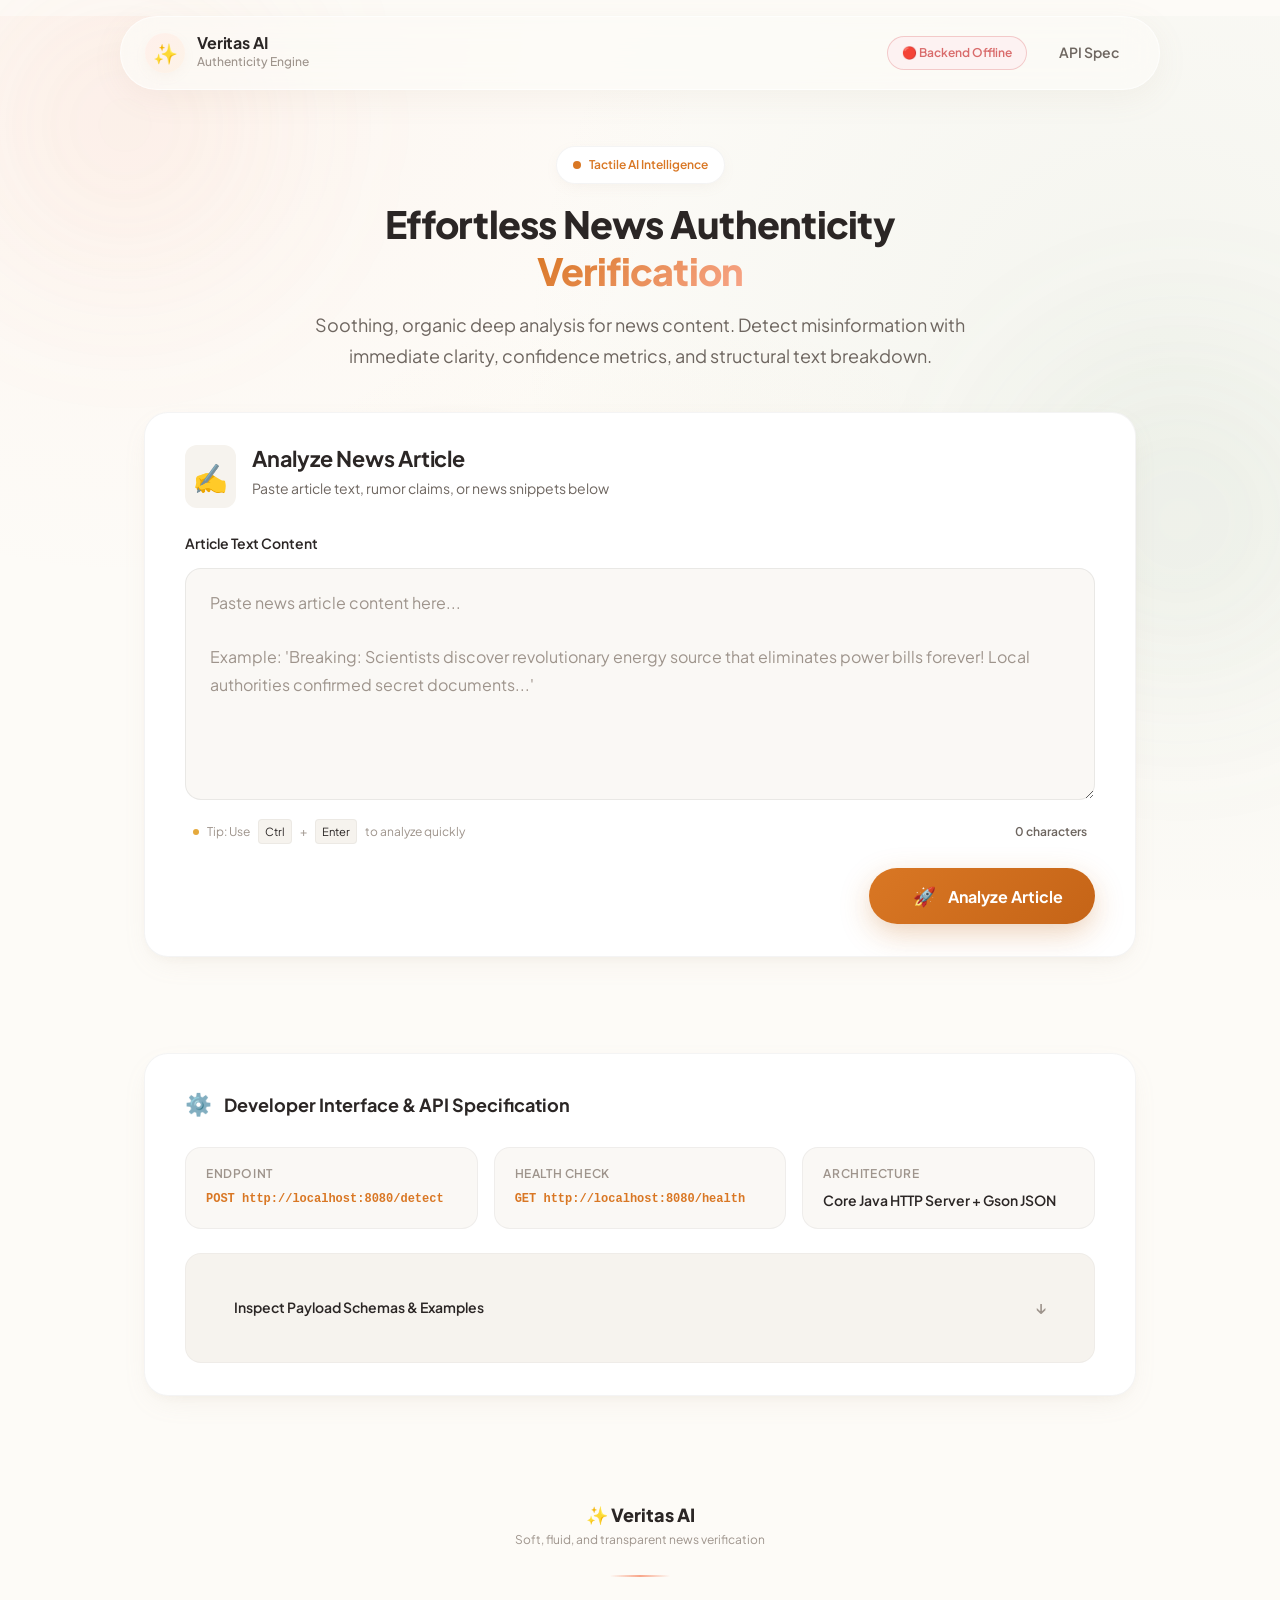
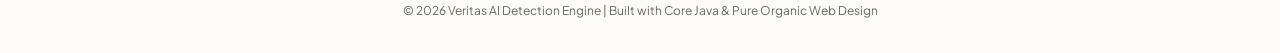
==== index.html @ 670b421a "Redesign UI with soft organic fluid aesthetic and add vercel config" ====
<!DOCTYPE html>
<html lang="en">
<head>
    <meta charset="UTF-8">
    <meta name="viewport" content="width=device-width, initial-scale=1.0">
    <title>Veritas AI — Fake News Detection API</title>
    <link rel="stylesheet" href="styles.css">
    <link rel="preconnect" href="https://fonts.googleapis.com">
    <link rel="preconnect" href="https://fonts.gstatic.com" crossorigin>
    <link href="https://fonts.googleapis.com/css2?family=Plus+Jakarta+Sans:wght@300;400;500;600;700;800&display=swap" rel="stylesheet">
</head>
<body>
    <!-- Organic Background Ambient Glows -->
    <div class="ambient-glow glow-1"></div>
    <div class="ambient-glow glow-2"></div>
    <div class="ambient-glow glow-3"></div>

    <!-- Dynamic Glassmorphic Floating Navigation -->
    <header class="navbar" id="navbar">
        <div class="nav-container">
            <div class="nav-brand">
                <div class="brand-icon-wrapper">
                    <span class="brand-icon">✨</span>
                </div>
                <div class="brand-text">
                    <span class="brand-title">Veritas AI</span>
                    <span class="brand-subtitle">Authenticity Engine</span>
                </div>
            </div>
            <div class="nav-actions">
                <div class="status-wrapper">
                    <span id="apiStatus" class="status-indicator checking">Checking...</span>
                </div>
                <a href="#apiInfo" class="nav-link">API Spec</a>
            </div>
        </div>
    </header>

    <div class="container">
        <!-- Hero Section -->
        <header class="hero section-reveal">
            <div class="hero-badge">
                <span class="badge-pulse"></span>
                <span>Tactile AI Intelligence</span>
            </div>
            <h1 class="hero-title">
                Effortless News Authenticity <span class="gradient-text">Verification</span>
            </h1>
            <p class="hero-subtitle">
                Soothing, organic deep analysis for news content. Detect misinformation with immediate clarity, confidence metrics, and structural text breakdown.
            </p>
        </header>

        <!-- Main Content -->
        <main class="main-content">
            <!-- Input Section -->
            <section class="input-section section-reveal">
                <div class="card card-organic">
                    <div class="card-header">
                        <div class="section-title-group">
                            <span class="section-icon">✍️</span>
                            <div>
                                <h2 class="section-title">Analyze News Article</h2>
                                <p class="section-desc">Paste article text, rumor claims, or news snippets below</p>
                            </div>
                        </div>
                    </div>

                    <div class="input-group">
                        <label for="newsText" class="input-label">
                            Article Text Content
                        </label>
                        <div class="textarea-wrapper">
                            <textarea 
                                id="newsText" 
                                class="text-input" 
                                placeholder="Paste news article content here...&#10;&#10;Example: 'Breaking: Scientists discover revolutionary energy source that eliminates power bills forever! Local authorities confirmed secret documents...'"
                                rows="7"
                            ></textarea>
                            <div class="textarea-focus-border"></div>
                        </div>
                        <div class="input-footer">
                            <div class="quick-tips">
                                <span class="tip-dot"></span> Tip: Use <kbd>Ctrl</kbd> + <kbd>Enter</kbd> to analyze quickly
                            </div>
                            <span id="charCount" class="char-count">0 characters</span>
                        </div>
                    </div>
                    
                    <div class="button-row">
                        <button id="analyzeBtn" class="analyze-btn btn-magnetic ripple-container" type="button">
                            <span class="btn-glow"></span>
                            <span class="btn-icon">🚀</span>
                            <span class="btn-text">Analyze Article</span>
                        </button>
                    </div>
                </div>
            </section>

            <!-- Results Section -->
            <section class="results-section section-reveal">
                <div id="resultsCard" class="card card-organic results-card hidden">
                    <div class="card-header border-bottom-organic">
                        <h2 class="section-title">
                            <span class="section-icon">📊</span>
                            Analysis Report
                        </h2>
                        <span class="result-badge-label">Real-time Verdict</span>
                    </div>
                    
                    <!-- Loading State -->
                    <div id="loadingState" class="loading-state hidden">
                        <div class="liquid-spinner">
                            <div class="spinner-ring"></div>
                            <div class="spinner-ring"></div>
                        </div>
                        <p class="loading-text">Evaluating linguistic markers and structural authenticity...</p>
                    </div>

                    <!-- Results Content -->
                    <div id="resultsContent" class="results-content hidden">
                        <div class="result-hero-banner">
                            <div id="predictionBadge" class="prediction-badge"></div>
                            <div class="confidence-container">
                                <span class="confidence-label">Confidence Score</span>
                                <div id="confidenceScore" class="confidence-score"></div>
                                <div class="confidence-bar-bg">
                                    <div id="confidenceBarFill" class="confidence-bar-fill"></div>
                                </div>
                            </div>
                        </div>
                        
                        <div class="result-details">
                            <div class="detail-item card-subtle">
                                <span class="detail-label">AI Diagnostic Breakdown</span>
                                <p id="analysisText" class="detail-value"></p>
                            </div>
                            
                            <div class="result-meta-grid">
                                <div class="meta-card">
                                    <span class="meta-icon">📏</span>
                                    <div>
                                        <span class="meta-label">Text Volume</span>
                                        <span id="textLength" class="meta-value">--</span>
                                    </div>
                                </div>
                                <div class="meta-card">
                                    <span class="meta-icon">🕒</span>
                                    <div>
                                        <span class="meta-label">Timestamp</span>
                                        <span id="timestamp" class="meta-value">--</span>
                                    </div>
                                </div>
                                <div class="meta-card">
                                    <span class="meta-icon">⚡</span>
                                    <div>
                                        <span class="meta-label">Engine Latency</span>
                                        <span class="meta-value">&lt; 15ms</span>
                                    </div>
                                </div>
                            </div>
                        </div>
                    </div>

                    <!-- Error State -->
                    <div id="errorState" class="error-state hidden">
                        <div class="error-badge">⚠️</div>
                        <h3 class="error-title">Analysis Interrupted</h3>
                        <p id="errorMessage" class="error-message"></p>
                        <button id="retryBtn" class="retry-btn btn-magnetic ripple-container">
                            <span class="btn-text">Try Again</span>
                        </button>
                    </div>
                </div>
            </section>

            <!-- API Info Section -->
            <section id="apiInfo" class="api-info-section section-reveal">
                <div class="card card-organic api-info">
                    <div class="card-header">
                        <h3 class="info-title">
                            <span class="info-icon">⚙️</span>
                            Developer Interface & API Specification
                        </h3>
                    </div>
                    <div class="info-grid">
                        <div class="info-pill">
                            <span class="pill-label">Endpoint</span>
                            <code class="code-pill">POST http://localhost:8080/detect</code>
                        </div>
                        <div class="info-pill">
                            <span class="pill-label">Health Check</span>
                            <code class="code-pill">GET http://localhost:8080/health</code>
                        </div>
                        <div class="info-pill">
                            <span class="pill-label">Architecture</span>
                            <span class="pill-value">Core Java HTTP Server + Gson JSON</span>
                        </div>
                    </div>
                    
                    <details class="api-details card-subtle">
                        <summary class="ripple-container">
                            <span>Inspect Payload Schemas & Examples</span>
                            <span class="summary-arrow">↓</span>
                        </summary>
                        <div class="code-block">
                            <div class="code-section">
                                <span class="code-lang">POST Request Payload</span>
                                <pre><code>{
  "text": "Your news article content here..."
}</code></pre>
                            </div>
                            
                            <div class="code-section">
                                <span class="code-lang">200 OK Response Schema</span>
                                <pre><code>{
  "prediction": "Fake" | "Real",
  "confidence": 0.87,
  "analysis": "Analysis explanation...",
  "textLength": 150,
  "timestamp": "Thu Sep 26 15:30:45 UTC 2024"
}</code></pre>
                            </div>
                        </div>
                    </details>
                </div>
            </section>
        </main>

        <!-- Organic Footer -->
        <footer class="footer">
            <div class="footer-content">
                <div class="footer-brand">
                    <span class="footer-logo">✨ Veritas AI</span>
                    <p class="footer-tagline">Soft, fluid, and transparent news verification</p>
                </div>
                <div class="footer-divider"></div>
                <p class="copyright">&copy; 2026 Veritas AI Detection Engine | Built with Core Java & Pure Organic Web Design</p>
            </div>
        </footer>
    </div>

    <script src="app.js"></script>
</body>
</html>
---- styles.css ----
/* Veritas AI - Soft Organic & Fluid Design System */

:root {
  /* Color Palette (Light Theme Only) */
  --bg-primary: #FDFBF7;
  --bg-cream: #FAF8F5;
  --surface-white: #FFFFFF;
  --surface-translucent: rgba(255, 255, 255, 0.75);
  --surface-subtle: #F6F3EE;
  
  /* Delicate Translucent Borders */
  --border-organic: rgba(43, 38, 37, 0.05);
  --border-focus: rgba(217, 119, 36, 0.35);
  --border-light: rgba(43, 38, 37, 0.03);
  
  /* Text & Elements */
  --text-header: #2B2625;
  --text-body: #6E6660;
  --text-muted: #9E948C;
  --text-inverse: #FFFFFF;
  
  /* Warm Subdued Accents */
  --accent-amber: #D97724;
  --accent-amber-light: #FDF3E7;
  --accent-honey: #E5A93C;
  --accent-peach: #F8A589;
  --accent-peach-light: #FFF0EB;
  --accent-sage: #84A98C;
  --accent-sage-light: #EBF3ED;
  --accent-terracotta: #D96B6B;
  --accent-terracotta-light: #FDF2F2;

  /* Typography */
  --font-family: 'Plus Jakarta Sans', -apple-system, BlinkMacSystemFont, 'Segoe UI', Roboto, sans-serif;
  --font-size-xs: 0.75rem;
  --font-size-sm: 0.875rem;
  --font-size-base: 1rem;
  --font-size-lg: 1.125rem;
  --font-size-xl: 1.35rem;
  --font-size-2xl: 1.75rem;
  --font-size-3xl: 2.35rem;
  --font-size-4xl: 3rem;
  
  /* Spacing */
  --spacing-1: 0.25rem;
  --spacing-2: 0.5rem;
  --spacing-3: 0.75rem;
  --spacing-4: 1rem;
  --spacing-5: 1.25rem;
  --spacing-6: 1.5rem;
  --spacing-8: 2rem;
  --spacing-10: 2.5rem;
  --spacing-12: 3rem;
  --spacing-16: 4rem;
  
  /* Generous Organic Radii */
  --radius-sm: 12px;
  --radius-md: 16px;
  --radius-lg: 24px;
  --radius-xl: 32px;
  --radius-pill: 9999px;
  
  /* Hyper-Soft Ambient Drop Shadows */
  --shadow-ambient-sm: 0 4px 15px -4px rgba(180, 160, 140, 0.12);
  --shadow-ambient: 0 10px 30px -10px rgba(180, 160, 140, 0.15), 0 4px 12px -4px rgba(180, 160, 140, 0.08);
  --shadow-ambient-hover: 0 20px 45px -12px rgba(170, 145, 120, 0.22), 0 6px 18px -4px rgba(170, 145, 120, 0.1);
  --shadow-floating-nav: 0 8px 32px 0 rgba(160, 140, 120, 0.08);
  --shadow-glow: 0 10px 30px rgba(217, 119, 36, 0.25);
  
  /* Transitions & Fluid Curves */
  --ease-fluid: cubic-bezier(0.16, 1, 0.3, 1);
  --ease-spring: cubic-bezier(0.34, 1.56, 0.64, 1);
  --transition-fast: all 0.25s var(--ease-fluid);
  --transition-normal: all 0.4s var(--ease-fluid);
  --transition-slow: all 0.6s var(--ease-fluid);
}

/* Reset & Global Base Styles */
* {
  margin: 0;
  padding: 0;
  box-sizing: border-box;
  -webkit-tap-highlight-color: transparent;
}

html {
  scroll-behavior: smooth;
  background-color: var(--bg-primary);
  color: var(--text-body);
  font-family: var(--font-family);
  font-size: 16px;
  line-height: 1.7;
}

body {
  min-height: 100vh;
  position: relative;
  overflow-x: hidden;
  background: radial-gradient(circle at 10% 0%, rgba(248, 165, 137, 0.07) 0%, transparent 40%),
              radial-gradient(circle at 90% 40%, rgba(132, 169, 140, 0.08) 0%, transparent 50%),
              radial-gradient(circle at 50% 90%, rgba(229, 169, 60, 0.06) 0%, transparent 50%),
              var(--bg-primary);
  background-attachment: fixed;
}

/* Ambient Background Glows */
.ambient-glow {
  position: fixed;
  border-radius: 50%;
  filter: blur(80px);
  pointer-events: none;
  z-index: 0;
  opacity: 0.6;
}

.glow-1 {
  width: 450px;
  height: 450px;
  top: -100px;
  left: -100px;
  background: radial-gradient(circle, rgba(248, 165, 137, 0.2) 0%, rgba(255, 255, 255, 0) 70%);
}

.glow-2 {
  width: 500px;
  height: 500px;
  top: 30%;
  right: -150px;
  background: radial-gradient(circle, rgba(132, 169, 140, 0.18) 0%, rgba(255, 255, 255, 0) 70%);
}

.glow-3 {
  width: 400px;
  height: 400px;
  bottom: 5%;
  left: 20%;
  background: radial-gradient(circle, rgba(229, 169, 60, 0.15) 0%, rgba(255, 255, 255, 0) 70%);
}

/* Layout Container */
.container {
  max-width: 1040px;
  margin: 0 auto;
  padding: 0 var(--spacing-6);
  position: relative;
  z-index: 1;
  min-height: 100vh;
  display: flex;
  flex-direction: column;
}

/* Dynamic Glassmorphism Floating Navigation */
.navbar {
  position: sticky;
  top: var(--spacing-4);
  z-index: 100;
  margin: var(--spacing-4) auto var(--spacing-8);
  max-width: 1040px;
  padding: var(--spacing-4) var(--spacing-6);
  border-radius: var(--radius-pill);
  background: rgba(253, 251, 247, 0.75);
  backdrop-filter: blur(16px);
  -webkit-backdrop-filter: blur(16px);
  border: 1px solid rgba(255, 255, 255, 0.6);
  box-shadow: var(--shadow-floating-nav);
  transition: var(--transition-normal);
}

.navbar.scrolled {
  top: var(--spacing-2);
  padding: var(--spacing-3) var(--spacing-6);
  background: rgba(255, 255, 255, 0.88);
  backdrop-filter: blur(20px);
  -webkit-backdrop-filter: blur(20px);
  box-shadow: 0 10px 30px -5px rgba(180, 160, 140, 0.18), 0 2px 8px 0 rgba(0, 0, 0, 0.03);
  border-color: rgba(43, 38, 37, 0.06);
}

.nav-container {
  display: flex;
  align-items: center;
  justify-content: space-between;
}

.nav-brand {
  display: flex;
  align-items: center;
  gap: var(--spacing-3);
}

.brand-icon-wrapper {
  width: 40px;
  height: 40px;
  border-radius: 50%;
  background: linear-gradient(135deg, var(--accent-peach-light), var(--accent-amber-light));
  display: flex;
  align-items: center;
  justify-content: center;
  box-shadow: var(--shadow-ambient-sm);
  transition: var(--transition-fast);
}

.navbar.scrolled .brand-icon-wrapper {
  width: 34px;
  height: 34px;
}

.brand-icon {
  font-size: 1.25rem;
}

.brand-text {
  display: flex;
  flex-direction: column;
}

.brand-title {
  font-size: var(--font-size-base);
  font-weight: 700;
  color: var(--text-header);
  letter-spacing: -0.01em;
  line-height: 1.2;
}

.brand-subtitle {
  font-size: var(--font-size-xs);
  color: var(--text-muted);
  font-weight: 500;
}

.nav-actions {
  display: flex;
  align-items: center;
  gap: var(--spacing-4);
}

.nav-link {
  font-size: var(--font-size-sm);
  font-weight: 600;
  color: var(--text-body);
  text-decoration: none;
  padding: var(--spacing-2) var(--spacing-4);
  border-radius: var(--radius-pill);
  transition: var(--transition-fast);
}

.nav-link:hover {
  color: var(--accent-amber);
  background-color: var(--accent-amber-light);
}

/* Status Indicator Pill */
.status-indicator {
  display: inline-flex;
  align-items: center;
  gap: var(--spacing-2);
  padding: 6px 14px;
  border-radius: var(--radius-pill);
  font-size: var(--font-size-xs);
  font-weight: 600;
  transition: var(--transition-fast);
}

.status-indicator.online {
  background-color: var(--accent-sage-light);
  color: #3B6645;
  border: 1px solid rgba(132, 169, 140, 0.3);
}

.status-indicator.offline {
  background-color: var(--accent-terracotta-light);
  color: var(--accent-terracotta);
  border: 1px solid rgba(217, 107, 107, 0.3);
}

.status-indicator.checking {
  background-color: var(--accent-amber-light);
  color: var(--accent-amber);
  border: 1px solid rgba(217, 119, 36, 0.3);
}

/* Hero Section */
.hero {
  text-align: center;
  margin: var(--spacing-6) auto var(--spacing-10);
  max-width: 720px;
}

.hero-badge {
  display: inline-flex;
  align-items: center;
  gap: var(--spacing-2);
  padding: var(--spacing-2) var(--spacing-4);
  border-radius: var(--radius-pill);
  background-color: var(--surface-white);
  border: 1px solid var(--border-organic);
  box-shadow: var(--shadow-ambient-sm);
  font-size: var(--font-size-xs);
  font-weight: 600;
  color: var(--accent-amber);
  margin-bottom: var(--spacing-4);
}

.badge-pulse {
  width: 8px;
  height: 8px;
  border-radius: 50%;
  background-color: var(--accent-amber);
  box-shadow: 0 0 0 0 rgba(217, 119, 36, 0.4);
  animation: pulse-ring 2s infinite var(--ease-fluid);
}

@keyframes pulse-ring {
  0% {
    box-shadow: 0 0 0 0 rgba(217, 119, 36, 0.5);
  }
  70% {
    box-shadow: 0 0 0 10px rgba(217, 119, 36, 0);
  }
  100% {
    box-shadow: 0 0 0 0 rgba(217, 119, 36, 0);
  }
}

.hero-title {
  font-size: var(--font-size-3xl);
  font-weight: 800;
  color: var(--text-header);
  line-height: 1.25;
  letter-spacing: -0.02em;
  margin-bottom: var(--spacing-4);
}

.gradient-text {
  background: linear-gradient(135deg, var(--accent-amber), var(--accent-peach));
  -webkit-background-clip: text;
  -webkit-text-fill-color: transparent;
}

.hero-subtitle {
  font-size: var(--font-size-lg);
  color: var(--text-body);
  line-height: 1.7;
  font-weight: 400;
}

/* Main Content Grid & Cards */
.main-content {
  flex: 1;
  display: flex;
  flex-direction: column;
  gap: var(--spacing-10);
  margin-bottom: var(--spacing-16);
}

/* Organic Soft Cards */
.card-organic {
  background: var(--surface-white);
  border-radius: var(--radius-lg);
  padding: var(--spacing-8) var(--spacing-10);
  box-shadow: var(--shadow-ambient);
  border: 1px solid var(--border-organic);
  transition: transform 0.4s var(--ease-fluid), box-shadow 0.4s var(--ease-fluid), border-color 0.4s var(--ease-fluid);
  position: relative;
  overflow: hidden;
}

.card-organic:hover {
  box-shadow: var(--shadow-ambient-hover);
  transform: translateY(-3px);
  border-color: rgba(217, 119, 36, 0.12);
}

.card-header {
  margin-bottom: var(--spacing-6);
}

.section-title-group {
  display: flex;
  align-items: flex-start;
  gap: var(--spacing-4);
}

.section-icon {
  font-size: 1.75rem;
  background: var(--surface-subtle);
  padding: var(--spacing-2);
  border-radius: var(--radius-sm);
  display: inline-flex;
  align-items: center;
  justify-content: center;
}

.section-title {
  font-size: var(--font-size-xl);
  font-weight: 700;
  color: var(--text-header);
  letter-spacing: -0.01em;
  line-height: 1.3;
}

.section-desc, .section-subtitle {
  font-size: var(--font-size-sm);
  color: var(--text-body);
  margin-top: var(--spacing-1);
}

/* Input Section */
.input-group {
  margin-bottom: var(--spacing-6);
}

.input-label {
  display: block;
  font-size: var(--font-size-sm);
  font-weight: 600;
  color: var(--text-header);
  margin-bottom: var(--spacing-3);
}

.textarea-wrapper {
  position: relative;
  border-radius: var(--radius-md);
}

.text-input {
  width: 100%;
  padding: var(--spacing-5) var(--spacing-6);
  border: 1px solid rgba(43, 38, 37, 0.08);
  border-radius: var(--radius-md);
  font-family: var(--font-family);
  font-size: var(--font-size-base);
  line-height: 1.7;
  color: var(--text-header);
  background-color: var(--bg-cream);
  transition: var(--transition-normal);
  resize: vertical;
  min-height: 180px;
  outline: none;
}

.text-input:focus {
  background-color: var(--surface-white);
  border-color: var(--border-focus);
  box-shadow: 0 0 0 4px rgba(217, 119, 36, 0.08), var(--shadow-ambient-sm);
}

.text-input::placeholder {
  color: var(--text-muted);
  font-weight: 400;
  line-height: 1.7;
}

.input-footer {
  display: flex;
  justify-content: space-between;
  align-items: center;
  margin-top: var(--spacing-3);
  padding: 0 var(--spacing-2);
}

.quick-tips {
  font-size: var(--font-size-xs);
  color: var(--text-muted);
  display: flex;
  align-items: center;
  gap: var(--spacing-2);
}

.tip-dot {
  width: 6px;
  height: 6px;
  border-radius: 50%;
  background-color: var(--accent-honey);
}

kbd {
  background: var(--surface-subtle);
  border: 1px solid var(--border-organic);
  border-radius: 4px;
  padding: 2px 6px;
  font-size: 0.7rem;
  font-family: var(--font-family);
  color: var(--text-header);
}

.char-count {
  font-size: var(--font-size-xs);
  color: var(--text-body);
  font-weight: 600;
  transition: var(--transition-fast);
}

/* Button & Action Row */
.button-row {
  display: flex;
  justify-content: flex-end;
}

.analyze-btn {
  display: inline-flex;
  align-items: center;
  justify-content: center;
  gap: var(--spacing-3);
  padding: var(--spacing-4) var(--spacing-8);
  background: linear-gradient(135deg, var(--accent-amber), #C56417);
  color: var(--text-inverse);
  border: none;
  border-radius: var(--radius-pill);
  font-family: var(--font-family);
  font-size: var(--font-size-base);
  font-weight: 700;
  cursor: pointer;
  box-shadow: var(--shadow-glow), var(--shadow-ambient);
  transition: var(--transition-normal);
  position: relative;
  overflow: hidden;
}

/* Magnetic Hover & Soft Expansion */
.btn-magnetic {
  transition: transform 0.4s var(--ease-fluid), box-shadow 0.4s var(--ease-fluid), background 0.4s var(--ease-fluid);
}

.btn-magnetic:hover:not(:disabled) {
  transform: scale(1.02);
  box-shadow: 0 15px 35px rgba(217, 119, 36, 0.35), var(--shadow-ambient-hover);
}

.btn-magnetic:active:not(:disabled) {
  transform: scale(0.98);
}

.analyze-btn:disabled {
  opacity: 0.55;
  cursor: not-allowed;
  box-shadow: none;
  transform: none !important;
}

.btn-icon {
  font-size: 1.15rem;
  transition: var(--transition-fast);
}

.analyze-btn:hover:not(:disabled) .btn-icon {
  transform: translateX(3px) rotate(-10deg);
}

/* Water Ripple Effect */
.ripple-container {
  position: relative;
  overflow: hidden;
}

.ripple-effect {
  position: absolute;
  border-radius: 50%;
  background: rgba(255, 255, 255, 0.45);
  transform: scale(0);
  animation: ripple-animation 0.65s var(--ease-fluid);
  pointer-events: none;
}

@keyframes ripple-animation {
  to {
    transform: scale(4);
    opacity: 0;
  }
}

/* Results Card Styles */
.results-card {
  transition: var(--transition-normal);
}

.border-bottom-organic {
  border-bottom: 1px solid var(--border-light);
  padding-bottom: var(--spacing-5);
  display: flex;
  justify-content: space-between;
  align-items: center;
}

.result-badge-label {
  font-size: var(--font-size-xs);
  font-weight: 700;
  text-transform: uppercase;
  letter-spacing: 0.08em;
  color: var(--text-muted);
  background: var(--surface-subtle);
  padding: 4px 12px;
  border-radius: var(--radius-pill);
}

.hidden {
  display: none !important;
}

/* Liquid Spinner Loading State */
.loading-state {
  text-align: center;
  padding: var(--spacing-12) var(--spacing-6);
}

.liquid-spinner {
  position: relative;
  width: 54px;
  height: 54px;
  margin: 0 auto var(--spacing-5);
}

.spinner-ring {
  position: absolute;
  width: 100%;
  height: 100%;
  border-radius: 50%;
  border: 3px solid transparent;
  border-top-color: var(--accent-amber);
  animation: liquid-spin 1.2s cubic-bezier(0.68, -0.55, 0.265, 1.55) infinite;
}

.spinner-ring:nth-child(2) {
  width: 75%;
  height: 75%;
  top: 12.5%;
  left: 12.5%;
  border-top-color: var(--accent-peach);
  animation-duration: 0.9s;
  animation-direction: reverse;
}

@keyframes liquid-spin {
  0% { transform: rotate(0deg); }
  100% { transform: rotate(360deg); }
}

.loading-text {
  font-size: var(--font-size-base);
  color: var(--text-body);
  font-weight: 500;
}

/* Result Content & Verdict Banner */
.result-hero-banner {
  display: flex;
  align-items: center;
  justify-content: space-between;
  flex-wrap: wrap;
  gap: var(--spacing-6);
  background: var(--bg-cream);
  padding: var(--spacing-6) var(--spacing-8);
  border-radius: var(--radius-md);
  margin-top: var(--spacing-6);
  margin-bottom: var(--spacing-8);
  border: 1px solid var(--border-organic);
}

.prediction-badge {
  display: inline-flex;
  align-items: center;
  gap: var(--spacing-3);
  padding: var(--spacing-3) var(--spacing-6);
  border-radius: var(--radius-pill);
  font-size: var(--font-size-lg);
  font-weight: 800;
  letter-spacing: -0.01em;
  box-shadow: var(--shadow-ambient-sm);
}

.prediction-badge.fake {
  background-color: var(--accent-terracotta-light);
  color: var(--accent-terracotta);
  border: 1px solid rgba(217, 107, 107, 0.25);
}

.prediction-badge.real {
  background-color: var(--accent-sage-light);
  color: #2F5938;
  border: 1px solid rgba(132, 169, 140, 0.3);
}

.confidence-container {
  display: flex;
  flex-direction: column;
  align-items: flex-end;
  min-width: 200px;
}

.confidence-label {
  font-size: var(--font-size-xs);
  font-weight: 600;
  color: var(--text-muted);
  text-transform: uppercase;
  letter-spacing: 0.05em;
}

.confidence-score {
  font-size: var(--font-size-2xl);
  font-weight: 800;
  color: var(--text-header);
  line-height: 1.2;
}

.confidence-bar-bg {
  width: 160px;
  height: 6px;
  background-color: rgba(43, 38, 37, 0.08);
  border-radius: var(--radius-pill);
  overflow: hidden;
  margin-top: var(--spacing-2);
}

.confidence-bar-fill {
  height: 100%;
  width: 0%;
  border-radius: var(--radius-pill);
  background: linear-gradient(90deg, var(--accent-honey), var(--accent-amber));
  transition: width 1s var(--ease-fluid);
}

/* Detail Section */
.result-details {
  display: flex;
  flex-direction: column;
  gap: var(--spacing-6);
}

.card-subtle {
  background-color: var(--surface-subtle);
  border-radius: var(--radius-md);
  padding: var(--spacing-6);
  border: 1px solid var(--border-light);
}

.detail-label {
  display: block;
  font-size: var(--font-size-xs);
  font-weight: 700;
  color: var(--accent-amber);
  text-transform: uppercase;
  letter-spacing: 0.06em;
  margin-bottom: var(--spacing-2);
}

.detail-value {
  font-size: var(--font-size-base);
  color: var(--text-header);
  line-height: 1.75;
  font-weight: 500;
}

.result-meta-grid {
  display: grid;
  grid-template-columns: repeat(auto-fit, minmax(180px, 1fr));
  gap: var(--spacing-4);
}

.meta-card {
  background-color: var(--bg-cream);
  padding: var(--spacing-4) var(--spacing-5);
  border-radius: var(--radius-md);
  border: 1px solid var(--border-organic);
  display: flex;
  align-items: center;
  gap: var(--spacing-3);
}

.meta-icon {
  font-size: 1.35rem;
}

.meta-label {
  display: block;
  font-size: var(--font-size-xs);
  color: var(--text-muted);
  font-weight: 500;
}

.meta-value {
  font-size: var(--font-size-sm);
  color: var(--text-header);
  font-weight: 700;
}

/* Error State */
.error-state {
  text-align: center;
  padding: var(--spacing-8) var(--spacing-4);
}

.error-badge {
  font-size: 2.75rem;
  margin-bottom: var(--spacing-3);
}

.error-title {
  font-size: var(--font-size-xl);
  color: var(--accent-terracotta);
  font-weight: 700;
  margin-bottom: var(--spacing-2);
}

.error-message {
  color: var(--text-body);
  font-size: var(--font-size-sm);
  max-width: 440px;
  margin: 0 auto var(--spacing-6);
  line-height: 1.6;
}

.retry-btn {
  padding: var(--spacing-3) var(--spacing-8);
  background-color: var(--accent-terracotta);
  color: white;
  border: none;
  border-radius: var(--radius-pill);
  font-family: var(--font-family);
  font-size: var(--font-size-sm);
  font-weight: 700;
  cursor: pointer;
  box-shadow: var(--shadow-ambient);
}

/* API Info Section */
.api-info {
  margin-top: var(--spacing-4);
}

.info-title {
  font-size: var(--font-size-lg);
  font-weight: 700;
  color: var(--text-header);
  display: flex;
  align-items: center;
  gap: var(--spacing-3);
}

.info-icon {
  font-size: 1.35rem;
}

.info-grid {
  display: grid;
  grid-template-columns: repeat(auto-fit, minmax(260px, 1fr));
  gap: var(--spacing-4);
  margin-bottom: var(--spacing-6);
}

.info-pill {
  background: var(--bg-cream);
  padding: var(--spacing-4) var(--spacing-5);
  border-radius: var(--radius-md);
  border: 1px solid var(--border-organic);
  display: flex;
  flex-direction: column;
  gap: var(--spacing-1);
}

.pill-label {
  font-size: var(--font-size-xs);
  font-weight: 600;
  color: var(--text-muted);
  text-transform: uppercase;
  letter-spacing: 0.05em;
}

.code-pill {
  font-family: 'SF Mono', Monaco, 'Cascadia Code', Consolas, monospace;
  font-size: var(--font-size-xs);
  color: var(--accent-amber);
  word-break: break-all;
  font-weight: 600;
}

.pill-value {
  font-size: var(--font-size-sm);
  font-weight: 600;
  color: var(--text-header);
}

/* API Details Accordion */
.api-details {
  border-radius: var(--radius-md);
  overflow: hidden;
  transition: var(--transition-normal);
}

.api-details summary {
  padding: var(--spacing-4) var(--spacing-6);
  cursor: pointer;
  font-weight: 600;
  font-size: var(--font-size-sm);
  color: var(--text-header);
  display: flex;
  justify-content: space-between;
  align-items: center;
  user-select: none;
  list-style: none;
}

.api-details summary::-webkit-details-marker {
  display: none;
}

.summary-arrow {
  transition: transform 0.3s var(--ease-fluid);
  font-size: 1rem;
  color: var(--text-muted);
}

.api-details[open] .summary-arrow {
  transform: rotate(180deg);
}

.code-block {
  padding: var(--spacing-6);
  border-top: 1px solid var(--border-organic);
  display: grid;
  gap: var(--spacing-6);
}

.code-section {
  display: flex;
  flex-direction: column;
  gap: var(--spacing-2);
}

.code-lang {
  font-size: var(--font-size-xs);
  font-weight: 700;
  color: var(--text-muted);
  text-transform: uppercase;
  letter-spacing: 0.05em;
}

.code-block pre {
  background-color: var(--text-header);
  color: #F3EFEA;
  padding: var(--spacing-5);
  border-radius: var(--radius-md);
  overflow-x: auto;
  font-family: 'SF Mono', Monaco, 'Cascadia Code', Consolas, monospace;
  font-size: var(--font-size-xs);
  line-height: 1.6;
}

/* Staggered Scroll Entrance Reveal */
.section-reveal {
  opacity: 0;
  transform: translateY(30px);
  transition: opacity 0.8s var(--ease-fluid), transform 0.8s var(--ease-fluid);
}

.section-reveal.revealed {
  opacity: 1;
  transform: translateY(0);
}

/* Footer */
.footer {
  margin-top: auto;
  padding: var(--spacing-10) 0 var(--spacing-8);
  text-align: center;
}

.footer-content {
  display: flex;
  flex-direction: column;
  align-items: center;
  gap: var(--spacing-4);
}

.footer-logo {
  font-size: var(--font-size-lg);
  font-weight: 800;
  color: var(--text-header);
}

.footer-tagline {
  font-size: var(--font-size-xs);
  color: var(--text-muted);
}

.footer-divider {
  width: 60px;
  height: 2px;
  background: linear-gradient(90deg, transparent, var(--accent-peach), transparent);
  margin: var(--spacing-2) 0;
}

.copyright {
  font-size: var(--font-size-xs);
  color: var(--text-body);
}

/* Responsive Tweaks */
@media (max-width: 768px) {
  .hero-title {
    font-size: var(--font-size-2xl);
  }
  
  .card-organic {
    padding: var(--spacing-6);
  }

  .navbar {
    margin-top: var(--spacing-2);
    border-radius: var(--radius-md);
  }
  
  .result-hero-banner {
    flex-direction: column;
    align-items: stretch;
    text-align: center;
  }
  
  .confidence-container {
    align-items: center;
  }

  .button-row {
    justify-content: stretch;
  }

  .analyze-btn {
    width: 100%;
  }
}
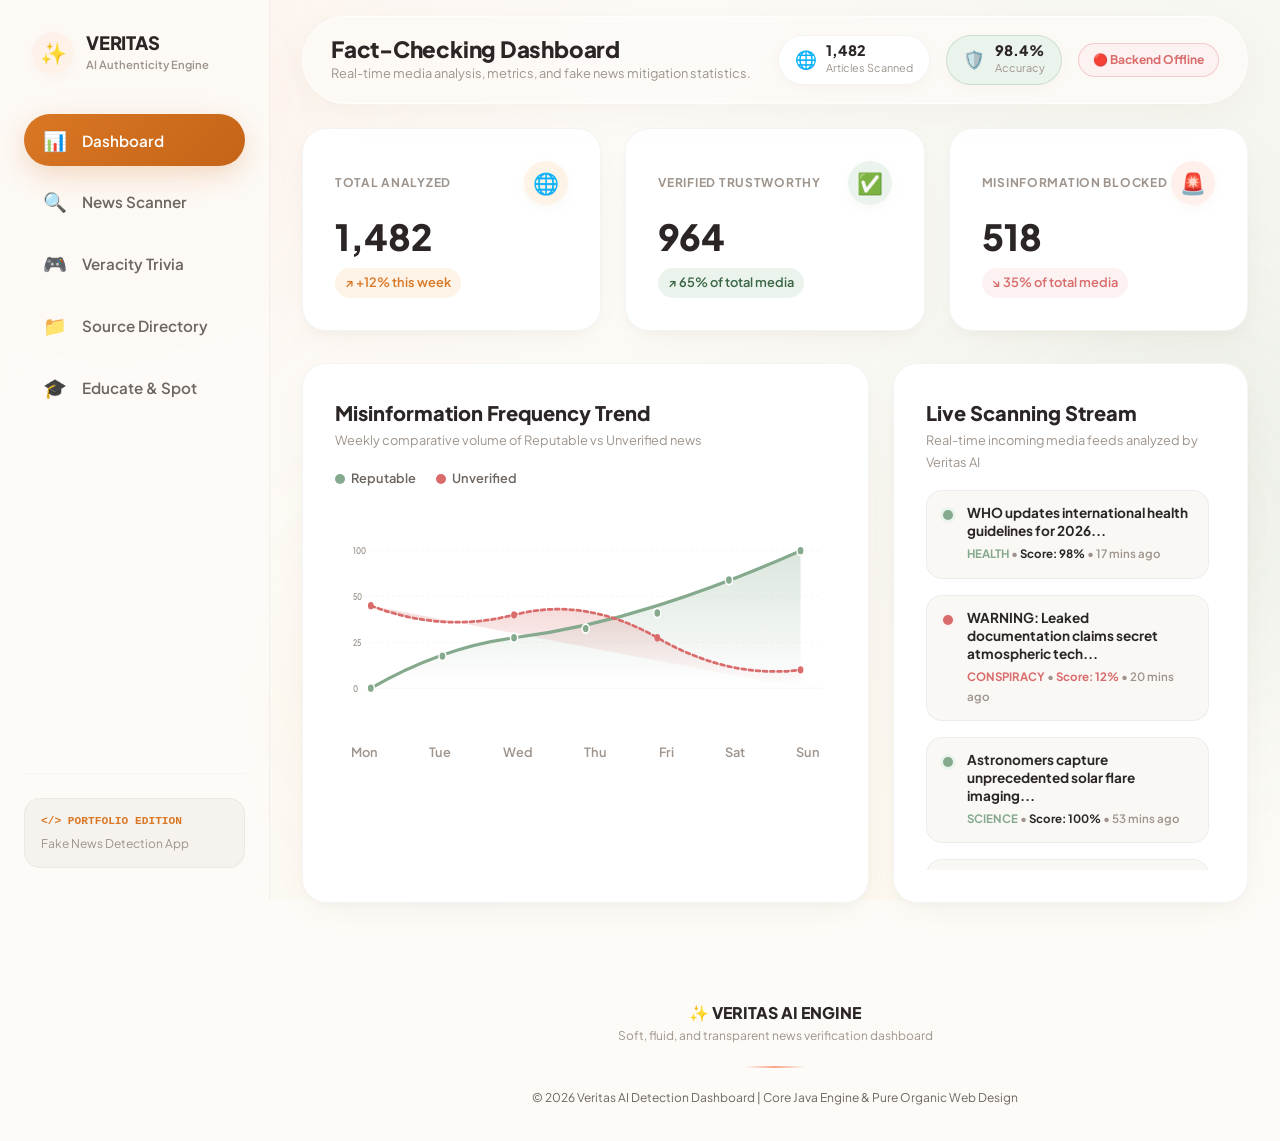
==== commit 65b44047: "Redesign full VERITAS Fact-Checking Dashboard with soft organic fluid light theme" ====
--- a/index.html
+++ b/index.html
@@ -3,7 +3,7 @@
 <head>
     <meta charset="UTF-8">
     <meta name="viewport" content="width=device-width, initial-scale=1.0">
-    <title>Veritas AI — Fake News Detection API</title>
+    <title>Veritas AI — Fact-Checking Dashboard</title>
     <link rel="stylesheet" href="styles.css">
     <link rel="preconnect" href="https://fonts.googleapis.com">
     <link rel="preconnect" href="https://fonts.gstatic.com" crossorigin>
@@ -15,229 +15,536 @@
     <div class="ambient-glow glow-2"></div>
     <div class="ambient-glow glow-3"></div>
 
-    <!-- Dynamic Glassmorphic Floating Navigation -->
-    <header class="navbar" id="navbar">
-        <div class="nav-container">
-            <div class="nav-brand">
-                <div class="brand-icon-wrapper">
-                    <span class="brand-icon">✨</span>
-                </div>
-                <div class="brand-text">
-                    <span class="brand-title">Veritas AI</span>
-                    <span class="brand-subtitle">Authenticity Engine</span>
+    <div class="dashboard-layout">
+        <!-- Sidebar Navigation -->
+        <aside class="sidebar" id="sidebar">
+            <div class="sidebar-brand">
+                <div class="brand-logo-icon">✨</div>
+                <div class="brand-logo-text">
+                    <span class="brand-title">VERITAS</span>
+                    <span class="brand-sub">AI Authenticity Engine</span>
                 </div>
             </div>
-            <div class="nav-actions">
-                <div class="status-wrapper">
-                    <span id="apiStatus" class="status-indicator checking">Checking...</span>
-                </div>
-                <a href="#apiInfo" class="nav-link">API Spec</a>
+
+            <nav class="sidebar-nav">
+                <button class="nav-item active ripple-container" data-view="dashboard">
+                    <span class="nav-icon">📊</span>
+                    <span class="nav-label">Dashboard</span>
+                </button>
+                <button class="nav-item ripple-container" data-view="scanner">
+                    <span class="nav-icon">🔍</span>
+                    <span class="nav-label">News Scanner</span>
+                </button>
+                <button class="nav-item ripple-container" data-view="trivia">
+                    <span class="nav-icon">🎮</span>
+                    <span class="nav-label">Veracity Trivia</span>
+                </button>
+                <button class="nav-item ripple-container" data-view="directory">
+                    <span class="nav-icon">📁</span>
+                    <span class="nav-label">Source Directory</span>
+                </button>
+                <button class="nav-item ripple-container" data-view="educate">
+                    <span class="nav-icon">🎓</span>
+                    <span class="nav-label">Educate & Spot</span>
+                </button>
+            </nav>
+
+            <div class="sidebar-footer">
+                <div class="portfolio-badge">
+                    <span class="badge-code">&lt;/&gt; PORTFOLIO EDITION</span>
+                    <span class="badge-sub">Fake News Detection App</span>
+                </div>
             </div>
+        </aside>
+
+        <!-- Main Wrapper -->
+        <div class="main-wrapper">
+            <!-- Topbar Navigation -->
+            <header class="topbar">
+                <div class="topbar-left">
+                    <button class="sidebar-toggle" id="sidebarToggle" aria-label="Toggle Sidebar">☰</button>
+                    <div class="topbar-title-group">
+                        <h1 id="pageTitle" class="page-title">Fact-Checking Dashboard</h1>
+                        <p id="pageSubtitle" class="page-subtitle">Real-time media analysis, metrics, and fake news mitigation statistics.</p>
+                    </div>
+                </div>
+
+                <div class="topbar-right">
+                    <div class="top-metric-pill">
+                        <span class="metric-icon">🌐</span>
+                        <div class="metric-text-group">
+                            <span class="metric-val">1,482</span>
+                            <span class="metric-lbl">Articles Scanned</span>
+                        </div>
+                    </div>
+                    <div class="top-metric-pill highlight">
+                        <span class="metric-icon">🛡️</span>
+                        <div class="metric-text-group">
+                            <span class="metric-val">98.4%</span>
+                            <span class="metric-lbl">Accuracy</span>
+                        </div>
+                    </div>
+                    <div id="apiStatus" class="status-indicator checking">Checking...</div>
+                </div>
+            </header>
+
+            <!-- Views Container -->
+            <main class="content-body">
+
+                <!-- VIEW 1: DASHBOARD -->
+                <div id="view-dashboard" class="view-section active section-reveal">
+                    <!-- Top Metric Cards Row -->
+                    <div class="stats-grid">
+                        <div class="stat-card card-organic">
+                            <div class="stat-header">
+                                <span class="stat-title">TOTAL ANALYZED</span>
+                                <div class="stat-icon-wrapper globe">🌐</div>
+                            </div>
+                            <div class="stat-value">1,482</div>
+                            <div class="stat-badge positive">
+                                <span>↗ +12% this week</span>
+                            </div>
+                        </div>
+
+                        <div class="stat-card card-organic">
+                            <div class="stat-header">
+                                <span class="stat-title">VERIFIED TRUSTWORTHY</span>
+                                <div class="stat-icon-wrapper check">✅</div>
+                            </div>
+                            <div class="stat-value">964</div>
+                            <div class="stat-badge neutral">
+                                <span>↗ 65% of total media</span>
+                            </div>
+                        </div>
+
+                        <div class="stat-card card-organic">
+                            <div class="stat-header">
+                                <span class="stat-title">MISINFORMATION BLOCKED</span>
+                                <div class="stat-icon-wrapper alert">🚨</div>
+                            </div>
+                            <div class="stat-value">518</div>
+                            <div class="stat-badge negative">
+                                <span>↘ 35% of total media</span>
+                            </div>
+                        </div>
+                    </div>
+
+                    <!-- Dashboard Main Grid: Trend Chart & Live Stream -->
+                    <div class="dashboard-grid">
+                        <!-- Misinformation Frequency Trend Chart Card -->
+                        <div class="card card-organic chart-card">
+                            <div class="chart-header">
+                                <div>
+                                    <h2 class="card-heading">Misinformation Frequency Trend</h2>
+                                    <p class="card-subheading">Weekly comparative volume of Reputable vs Unverified news</p>
+                                </div>
+                                <div class="chart-legend">
+                                    <span class="legend-item"><span class="dot sage"></span> Reputable</span>
+                                    <span class="legend-item"><span class="dot terracotta"></span> Unverified</span>
+                                </div>
+                            </div>
+
+                            <div class="chart-container">
+                                <svg class="trend-chart-svg" viewBox="0 0 700 240" preserveAspectRatio="none">
+                                    <defs>
+                                        <linearGradient id="sageGrad" x1="0" y1="0" x2="0" y2="1">
+                                            <stop offset="0%" stop-color="#84A98C" stop-opacity="0.3"/>
+                                            <stop offset="100%" stop-color="#84A98C" stop-opacity="0.0"/>
+                                        </linearGradient>
+                                        <linearGradient id="terraGrad" x1="0" y1="0" x2="0" y2="1">
+                                            <stop offset="0%" stop-color="#D96B6B" stop-opacity="0.25"/>
+                                            <stop offset="100%" stop-color="#D96B6B" stop-opacity="0.0"/>
+                                        </linearGradient>
+                                    </defs>
+
+                                    <!-- Grid lines -->
+                                    <line x1="40" y1="40" x2="680" y2="40" stroke="rgba(43,38,37,0.05)" stroke-dasharray="4 4"/>
+                                    <line x1="40" y1="90" x2="680" y2="90" stroke="rgba(43,38,37,0.05)" stroke-dasharray="4 4"/>
+                                    <line x1="40" y1="140" x2="680" y2="140" stroke="rgba(43,38,37,0.05)" stroke-dasharray="4 4"/>
+                                    <line x1="40" y1="190" x2="680" y2="190" stroke="rgba(43,38,37,0.05)"/>
+
+                                    <!-- Y Axis Labels -->
+                                    <text x="25" y="44" class="chart-axis-text">100</text>
+                                    <text x="25" y="94" class="chart-axis-text">50</text>
+                                    <text x="25" y="144" class="chart-axis-text">25</text>
+                                    <text x="25" y="194" class="chart-axis-text">0</text>
+
+                                    <!-- Area Fill Curves -->
+                                    <path d="M 50 190 Q 150 145, 250 135 T 450 100 T 650 40 L 650 190 Z" fill="url(#sageGrad)"/>
+                                    <path d="M 50 100 Q 150 130, 250 110 T 450 135 T 650 170 L 650 190 Z" fill="url(#terraGrad)"/>
+
+                                    <!-- Trend Lines -->
+                                    <path d="M 50 190 Q 150 145, 250 135 T 450 100 T 650 40" fill="none" stroke="#84A98C" stroke-width="3.5" stroke-linecap="round"/>
+                                    <path d="M 50 100 Q 150 130, 250 110 T 450 135 T 650 170" fill="none" stroke="#D96B6B" stroke-width="3" stroke-dasharray="6 4" stroke-linecap="round"/>
+
+                                    <!-- Data Dots -->
+                                    <circle cx="50" cy="190" r="5" fill="#84A98C" stroke="#FFF" stroke-width="2"/>
+                                    <circle cx="150" cy="155" r="5" fill="#84A98C" stroke="#FFF" stroke-width="2"/>
+                                    <circle cx="250" cy="135" r="5" fill="#84A98C" stroke="#FFF" stroke-width="2"/>
+                                    <circle cx="350" cy="125" r="5" fill="#84A98C" stroke="#FFF" stroke-width="2"/>
+                                    <circle cx="450" cy="108" r="5" fill="#84A98C" stroke="#FFF" stroke-width="2"/>
+                                    <circle cx="550" cy="72" r="5" fill="#84A98C" stroke="#FFF" stroke-width="2"/>
+                                    <circle cx="650" cy="40" r="5" fill="#84A98C" stroke="#FFF" stroke-width="2"/>
+
+                                    <circle cx="50" cy="100" r="4" fill="#D96B6B"/>
+                                    <circle cx="250" cy="110" r="4" fill="#D96B6B"/>
+                                    <circle cx="450" cy="135" r="4" fill="#D96B6B"/>
+                                    <circle cx="650" cy="170" r="4" fill="#D96B6B"/>
+                                </svg>
+                            </div>
+
+                            <div class="chart-x-axis">
+                                <span>Mon</span><span>Tue</span><span>Wed</span><span>Thu</span><span>Fri</span><span>Sat</span><span>Sun</span>
+                            </div>
+                        </div>
+
+                        <!-- Live Scanning Stream Card -->
+                        <div class="card card-organic stream-card">
+                            <div class="card-header">
+                                <h2 class="card-heading">Live Scanning Stream</h2>
+                                <p class="card-subheading">Real-time incoming media feeds analyzed by Veritas AI</p>
+                            </div>
+
+                            <div class="stream-list" id="streamList">
+                                <div class="stream-item">
+                                    <span class="stream-dot sage"></span>
+                                    <div class="stream-info">
+                                        <h4 class="stream-title">WHO updates international health guidelines for 2026...</h4>
+                                        <div class="stream-meta">
+                                            <span class="tag">HEALTH</span> • <span class="score">Score: 98%</span> • <span class="time">17 mins ago</span>
+                                        </div>
+                                    </div>
+                                </div>
+
+                                <div class="stream-item">
+                                    <span class="stream-dot terracotta"></span>
+                                    <div class="stream-info">
+                                        <h4 class="stream-title">WARNING: Leaked documentation claims secret atmospheric tech...</h4>
+                                        <div class="stream-meta">
+                                            <span class="tag danger">CONSPIRACY</span> • <span class="score danger">Score: 12%</span> • <span class="time">20 mins ago</span>
+                                        </div>
+                                    </div>
+                                </div>
+
+                                <div class="stream-item">
+                                    <span class="stream-dot sage"></span>
+                                    <div class="stream-info">
+                                        <h4 class="stream-title">Astronomers capture unprecedented solar flare imaging...</h4>
+                                        <div class="stream-meta">
+                                            <span class="tag">SCIENCE</span> • <span class="score">Score: 100%</span> • <span class="time">53 mins ago</span>
+                                        </div>
+                                    </div>
+                                </div>
+
+                                <div class="stream-item">
+                                    <span class="stream-dot terracotta"></span>
+                                    <div class="stream-info">
+                                        <h4 class="stream-title">EXCLUSIVE: Secret financial treaty to eliminate digital currency...</h4>
+                                        <div class="stream-meta">
+                                            <span class="tag danger">FINANCE</span> • <span class="score danger">Score: 8%</span> • <span class="time">45 mins ago</span>
+                                        </div>
+                                    </div>
+                                </div>
+
+                                <div class="stream-item">
+                                    <span class="stream-dot sage"></span>
+                                    <div class="stream-info">
+                                        <h4 class="stream-title">Provincial court passes security reform legislation after debate...</h4>
+                                        <div class="stream-meta">
+                                            <span class="tag">POLITICS</span> • <span class="score">Score: 87%</span> • <span class="time">42 mins ago</span>
+                                        </div>
+                                    </div>
+                                </div>
+                            </div>
+                        </div>
+                    </div>
+                </div>
+
+                <!-- VIEW 2: NEWS SCANNER -->
+                <div id="view-scanner" class="view-section section-reveal">
+                    <div class="card card-organic">
+                        <div class="card-header">
+                            <div class="section-title-group">
+                                <span class="section-icon">✍️</span>
+                                <div>
+                                    <h2 class="section-title">Analyze News Article</h2>
+                                    <p class="section-desc">Paste article text, rumor claims, or news snippets below for deep AI diagnostic evaluation</p>
+                                </div>
+                            </div>
+                        </div>
+
+                        <div class="input-group">
+                            <label for="newsText" class="input-label">Article Text Content</label>
+                            <div class="textarea-wrapper">
+                                <textarea 
+                                    id="newsText" 
+                                    class="text-input" 
+                                    placeholder="Paste news article content here...&#10;&#10;Example: 'Breaking: Scientists discover revolutionary energy source that eliminates power bills forever! Local authorities confirmed secret documents...'"
+                                    rows="7"
+                                ></textarea>
+                            </div>
+                            <div class="input-footer">
+                                <div class="quick-tips">
+                                    <span class="tip-dot"></span> Tip: Use <kbd>Ctrl</kbd> + <kbd>Enter</kbd> to analyze quickly
+                                </div>
+                                <span id="charCount" class="char-count">0 characters</span>
+                            </div>
+                        </div>
+                        
+                        <div class="button-row">
+                            <button id="analyzeBtn" class="analyze-btn btn-magnetic ripple-container" type="button">
+                                <span class="btn-icon">🚀</span>
+                                <span class="btn-text">Analyze Article</span>
+                            </button>
+                        </div>
+                    </div>
+
+                    <!-- Results Section -->
+                    <div id="resultsCard" class="card card-organic results-card hidden">
+                        <div class="card-header border-bottom-organic">
+                            <h2 class="section-title">
+                                <span class="section-icon">📊</span>
+                                Analysis Report
+                            </h2>
+                            <span class="result-badge-label">Real-time Verdict</span>
+                        </div>
+                        
+                        <!-- Loading State -->
+                        <div id="loadingState" class="loading-state hidden">
+                            <div class="liquid-spinner">
+                                <div class="spinner-ring"></div>
+                                <div class="spinner-ring"></div>
+                            </div>
+                            <p class="loading-text">Evaluating linguistic markers and structural authenticity...</p>
+                        </div>
+
+                        <!-- Results Content -->
+                        <div id="resultsContent" class="results-content hidden">
+                            <div class="result-hero-banner">
+                                <div id="predictionBadge" class="prediction-badge"></div>
+                                <div class="confidence-container">
+                                    <span class="confidence-label">Confidence Score</span>
+                                    <div id="confidenceScore" class="confidence-score"></div>
+                                    <div class="confidence-bar-bg">
+                                        <div id="confidenceBarFill" class="confidence-bar-fill"></div>
+                                    </div>
+                                </div>
+                            </div>
+                            
+                            <div class="result-details">
+                                <div class="detail-item card-subtle">
+                                    <span class="detail-label">AI Diagnostic Breakdown</span>
+                                    <p id="analysisText" class="detail-value"></p>
+                                </div>
+                                
+                                <div class="result-meta-grid">
+                                    <div class="meta-card">
+                                        <span class="meta-icon">📏</span>
+                                        <div>
+                                            <span class="meta-label">Text Volume</span>
+                                            <span id="textLength" class="meta-value">--</span>
+                                        </div>
+                                    </div>
+                                    <div class="meta-card">
+                                        <span class="meta-icon">🕒</span>
+                                        <div>
+                                            <span class="meta-label">Timestamp</span>
+                                            <span id="timestamp" class="meta-value">--</span>
+                                        </div>
+                                    </div>
+                                    <div class="meta-card">
+                                        <span class="meta-icon">⚡</span>
+                                        <div>
+                                            <span class="meta-label">Engine Latency</span>
+                                            <span class="meta-value">&lt; 15ms</span>
+                                        </div>
+                                    </div>
+                                </div>
+                            </div>
+                        </div>
+
+                        <!-- Error State -->
+                        <div id="errorState" class="error-state hidden">
+                            <div class="error-badge">⚠️</div>
+                            <h3 class="error-title">Analysis Interrupted</h3>
+                            <p id="errorMessage" class="error-message"></p>
+                            <button id="retryBtn" class="retry-btn btn-magnetic ripple-container">
+                                <span class="btn-text">Try Again</span>
+                            </button>
+                        </div>
+                    </div>
+                </div>
+
+                <!-- VIEW 3: VERACITY TRIVIA -->
+                <div id="view-trivia" class="view-section section-reveal">
+                    <div class="card card-organic trivia-container">
+                        <div class="trivia-header">
+                            <div>
+                                <span class="hero-badge">🎮 Interactive Quiz</span>
+                                <h2 class="section-title">Can You Spot Misinformation?</h2>
+                                <p class="section-desc">Test your headline verification skills against real and generated news claims</p>
+                            </div>
+                            <div class="trivia-score-card">
+                                <span class="score-lbl">Score</span>
+                                <span id="triviaScore" class="score-val">0 / 0</span>
+                            </div>
+                        </div>
+
+                        <div id="triviaCard" class="card-subtle trivia-box">
+                            <div class="quiz-question-header">
+                                <span id="quizCategory" class="quiz-cat">SCIENCE & TECH</span>
+                                <span id="quizNumber" class="quiz-num">Question 1 of 5</span>
+                            </div>
+
+                            <h3 id="quizHeadline" class="quiz-headline">"Breaking: New battery technology discovered using salt water charges smartphones in 3 seconds!"</h3>
+
+                            <div class="quiz-options">
+                                <button class="quiz-opt-btn ripple-container" data-answer="fake">
+                                    <span class="opt-icon">🚨</span> FAKE NEWS
+                                </button>
+                                <button class="quiz-opt-btn ripple-container" data-answer="real">
+                                    <span class="opt-icon">✅</span> AUTHENTIC REAL
+                                </button>
+                            </div>
+
+                            <div id="quizFeedback" class="quiz-feedback hidden">
+                                <div id="feedbackBadge" class="feedback-badge"></div>
+                                <p id="feedbackText" class="feedback-text"></p>
+                                <button id="nextQuizBtn" class="analyze-btn btn-magnetic ripple-container" style="margin-top: 1rem;">
+                                    <span>Next Question →</span>
+                                </button>
+                            </div>
+                        </div>
+                    </div>
+                </div>
+
+                <!-- VIEW 4: SOURCE DIRECTORY -->
+                <div id="view-directory" class="view-section section-reveal">
+                    <div class="card card-organic">
+                        <div class="directory-header">
+                            <div>
+                                <h2 class="section-title">Verified News Source Directory</h2>
+                                <p class="section-desc">Inspect trust indices and editorial bias ratings for major global outlets</p>
+                            </div>
+                            <div class="directory-search">
+                                <input type="text" id="dirSearchInput" class="dir-input" placeholder="Search news outlet...">
+                            </div>
+                        </div>
+
+                        <div class="directory-grid" id="directoryGrid">
+                            <div class="source-card card-subtle" data-name="Reuters">
+                                <div class="source-head">
+                                    <span class="source-logo">🗞️</span>
+                                    <div>
+                                        <h4 class="source-name">Reuters</h4>
+                                        <span class="source-type">International Wire Service</span>
+                                    </div>
+                                    <span class="trust-score high">98% Trust</span>
+                                </div>
+                                <p class="source-desc">Neutral fact-based reporting with minimal editorial bias and strict verification standards.</p>
+                            </div>
+
+                            <div class="source-card card-subtle" data-name="Associated Press">
+                                <div class="source-head">
+                                    <span class="source-logo">🌐</span>
+                                    <div>
+                                        <h4 class="source-name">Associated Press (AP)</h4>
+                                        <span class="source-type">Global News Agency</span>
+                                    </div>
+                                    <span class="trust-score high">97% Trust</span>
+                                </div>
+                                <p class="source-desc">Gold standard in primary source investigative journalism and unbiased news syndication.</p>
+                            </div>
+
+                            <div class="source-card card-subtle" data-name="BBC News">
+                                <div class="source-head">
+                                    <span class="source-logo">📡</span>
+                                    <div>
+                                        <h4 class="source-name">BBC News</h4>
+                                        <span class="source-type">Public Broadcaster</span>
+                                    </div>
+                                    <span class="trust-score high">95% Trust</span>
+                                </div>
+                                <p class="source-desc">High credibility public service reporting with rigorous editorial oversight.</p>
+                            </div>
+
+                            <div class="source-card card-subtle" data-name="Daily Mail">
+                                <div class="source-head">
+                                    <span class="source-logo">⚡</span>
+                                    <div>
+                                        <h4 class="source-name">Daily Mail</h4>
+                                        <span class="source-type">Tabloid Media</span>
+                                    </div>
+                                    <span class="trust-score medium">62% Trust</span>
+                                </div>
+                                <p class="source-desc">Sensational headlines with mixed accuracy on scientific and political claims.</p>
+                            </div>
+
+                            <div class="source-card card-subtle" data-name="Epoch Times">
+                                <div class="source-head">
+                                    <span class="source-logo">⚠️</span>
+                                    <div>
+                                        <h4 class="source-name">Epoch Times</h4>
+                                        <span class="source-type">Alternative Media</span>
+                                    </div>
+                                    <span class="trust-score low">45% Trust</span>
+                                </div>
+                                <p class="source-desc">Promotes conspiracy theories and unverified political narratives with high bias.</p>
+                            </div>
+                        </div>
+                    </div>
+                </div>
+
+                <!-- VIEW 5: EDUCATE & SPOT -->
+                <div id="view-educate" class="view-section section-reveal">
+                    <div class="card card-organic">
+                        <div class="card-header">
+                            <h2 class="section-title">Spotting Misinformation Red Flags</h2>
+                            <p class="section-desc">Key diagnostic rules to identify fake news before sharing online</p>
+                        </div>
+
+                        <div class="educate-grid">
+                            <div class="educate-card card-subtle">
+                                <span class="edu-icon">🚩</span>
+                                <h3>1. Sensational & Emotional Headlines</h3>
+                                <p>Fake news uses ALL CAPS, exaggerated shock words ("DOCTORS HATE THIS!"), and emotional bait to trigger immediate impulse sharing before critical evaluation.</p>
+                            </div>
+
+                            <div class="educate-card card-subtle">
+                                <span class="edu-icon">🕵️</span>
+                                <h3>2. Missing Byline & Named Sources</h3>
+                                <p>Authentic reporting lists clear journalist names and verifiable institution citations. Fake articles rely on vague phrases like "Scientists claim" or "Leaked documents show".</p>
+                            </div>
+
+                            <div class="educate-card card-subtle">
+                                <span class="edu-icon">🖼️</span>
+                                <h3>3. Manipulated & Out-of-Context Media</h3>
+                                <p>Check images using reverse image search. Misinformation frequently recycles old disaster photos or AI-generated composite visuals to fabricate crisis events.</p>
+                            </div>
+
+                            <div class="educate-card card-subtle">
+                                <span class="edu-icon">🔄</span>
+                                <h3>4. Circular Reporting & Echo Chambers</h3>
+                                <p>False claims cite obscure blogs that in turn cite the original claim. Always trace the primary source of the statement to confirm validity.</p>
+                            </div>
+                        </div>
+                    </div>
+                </div>
+
+            </main>
+
+            <!-- Organic Footer -->
+            <footer class="footer">
+                <div class="footer-content">
+                    <div class="footer-brand">
+                        <span class="footer-logo">✨ VERITAS AI ENGINE</span>
+                        <p class="footer-tagline">Soft, fluid, and transparent news verification dashboard</p>
+                    </div>
+                    <div class="footer-divider"></div>
+                    <p class="copyright">&copy; 2026 Veritas AI Detection Dashboard | Core Java Engine & Pure Organic Web Design</p>
+                </div>
+            </footer>
         </div>
-    </header>
-
-    <div class="container">
-        <!-- Hero Section -->
-        <header class="hero section-reveal">
-            <div class="hero-badge">
-                <span class="badge-pulse"></span>
-                <span>Tactile AI Intelligence</span>
-            </div>
-            <h1 class="hero-title">
-                Effortless News Authenticity <span class="gradient-text">Verification</span>
-            </h1>
-            <p class="hero-subtitle">
-                Soothing, organic deep analysis for news content. Detect misinformation with immediate clarity, confidence metrics, and structural text breakdown.
-            </p>
-        </header>
-
-        <!-- Main Content -->
-        <main class="main-content">
-            <!-- Input Section -->
-            <section class="input-section section-reveal">
-                <div class="card card-organic">
-                    <div class="card-header">
-                        <div class="section-title-group">
-                            <span class="section-icon">✍️</span>
-                            <div>
-                                <h2 class="section-title">Analyze News Article</h2>
-                                <p class="section-desc">Paste article text, rumor claims, or news snippets below</p>
-                            </div>
-                        </div>
-                    </div>
-
-                    <div class="input-group">
-                        <label for="newsText" class="input-label">
-                            Article Text Content
-                        </label>
-                        <div class="textarea-wrapper">
-                            <textarea 
-                                id="newsText" 
-                                class="text-input" 
-                                placeholder="Paste news article content here...&#10;&#10;Example: 'Breaking: Scientists discover revolutionary energy source that eliminates power bills forever! Local authorities confirmed secret documents...'"
-                                rows="7"
-                            ></textarea>
-                            <div class="textarea-focus-border"></div>
-                        </div>
-                        <div class="input-footer">
-                            <div class="quick-tips">
-                                <span class="tip-dot"></span> Tip: Use <kbd>Ctrl</kbd> + <kbd>Enter</kbd> to analyze quickly
-                            </div>
-                            <span id="charCount" class="char-count">0 characters</span>
-                        </div>
-                    </div>
-                    
-                    <div class="button-row">
-                        <button id="analyzeBtn" class="analyze-btn btn-magnetic ripple-container" type="button">
-                            <span class="btn-glow"></span>
-                            <span class="btn-icon">🚀</span>
-                            <span class="btn-text">Analyze Article</span>
-                        </button>
-                    </div>
-                </div>
-            </section>
-
-            <!-- Results Section -->
-            <section class="results-section section-reveal">
-                <div id="resultsCard" class="card card-organic results-card hidden">
-                    <div class="card-header border-bottom-organic">
-                        <h2 class="section-title">
-                            <span class="section-icon">📊</span>
-                            Analysis Report
-                        </h2>
-                        <span class="result-badge-label">Real-time Verdict</span>
-                    </div>
-                    
-                    <!-- Loading State -->
-                    <div id="loadingState" class="loading-state hidden">
-                        <div class="liquid-spinner">
-                            <div class="spinner-ring"></div>
-                            <div class="spinner-ring"></div>
-                        </div>
-                        <p class="loading-text">Evaluating linguistic markers and structural authenticity...</p>
-                    </div>
-
-                    <!-- Results Content -->
-                    <div id="resultsContent" class="results-content hidden">
-                        <div class="result-hero-banner">
-                            <div id="predictionBadge" class="prediction-badge"></div>
-                            <div class="confidence-container">
-                                <span class="confidence-label">Confidence Score</span>
-                                <div id="confidenceScore" class="confidence-score"></div>
-                                <div class="confidence-bar-bg">
-                                    <div id="confidenceBarFill" class="confidence-bar-fill"></div>
-                                </div>
-                            </div>
-                        </div>
-                        
-                        <div class="result-details">
-                            <div class="detail-item card-subtle">
-                                <span class="detail-label">AI Diagnostic Breakdown</span>
-                                <p id="analysisText" class="detail-value"></p>
-                            </div>
-                            
-                            <div class="result-meta-grid">
-                                <div class="meta-card">
-                                    <span class="meta-icon">📏</span>
-                                    <div>
-                                        <span class="meta-label">Text Volume</span>
-                                        <span id="textLength" class="meta-value">--</span>
-                                    </div>
-                                </div>
-                                <div class="meta-card">
-                                    <span class="meta-icon">🕒</span>
-                                    <div>
-                                        <span class="meta-label">Timestamp</span>
-                                        <span id="timestamp" class="meta-value">--</span>
-                                    </div>
-                                </div>
-                                <div class="meta-card">
-                                    <span class="meta-icon">⚡</span>
-                                    <div>
-                                        <span class="meta-label">Engine Latency</span>
-                                        <span class="meta-value">&lt; 15ms</span>
-                                    </div>
-                                </div>
-                            </div>
-                        </div>
-                    </div>
-
-                    <!-- Error State -->
-                    <div id="errorState" class="error-state hidden">
-                        <div class="error-badge">⚠️</div>
-                        <h3 class="error-title">Analysis Interrupted</h3>
-                        <p id="errorMessage" class="error-message"></p>
-                        <button id="retryBtn" class="retry-btn btn-magnetic ripple-container">
-                            <span class="btn-text">Try Again</span>
-                        </button>
-                    </div>
-                </div>
-            </section>
-
-            <!-- API Info Section -->
-            <section id="apiInfo" class="api-info-section section-reveal">
-                <div class="card card-organic api-info">
-                    <div class="card-header">
-                        <h3 class="info-title">
-                            <span class="info-icon">⚙️</span>
-                            Developer Interface & API Specification
-                        </h3>
-                    </div>
-                    <div class="info-grid">
-                        <div class="info-pill">
-                            <span class="pill-label">Endpoint</span>
-                            <code class="code-pill">POST http://localhost:8080/detect</code>
-                        </div>
-                        <div class="info-pill">
-                            <span class="pill-label">Health Check</span>
-                            <code class="code-pill">GET http://localhost:8080/health</code>
-                        </div>
-                        <div class="info-pill">
-                            <span class="pill-label">Architecture</span>
-                            <span class="pill-value">Core Java HTTP Server + Gson JSON</span>
-                        </div>
-                    </div>
-                    
-                    <details class="api-details card-subtle">
-                        <summary class="ripple-container">
-                            <span>Inspect Payload Schemas & Examples</span>
-                            <span class="summary-arrow">↓</span>
-                        </summary>
-                        <div class="code-block">
-                            <div class="code-section">
-                                <span class="code-lang">POST Request Payload</span>
-                                <pre><code>{
-  "text": "Your news article content here..."
-}</code></pre>
-                            </div>
-                            
-                            <div class="code-section">
-                                <span class="code-lang">200 OK Response Schema</span>
-                                <pre><code>{
-  "prediction": "Fake" | "Real",
-  "confidence": 0.87,
-  "analysis": "Analysis explanation...",
-  "textLength": 150,
-  "timestamp": "Thu Sep 26 15:30:45 UTC 2024"
-}</code></pre>
-                            </div>
-                        </div>
-                    </details>
-                </div>
-            </section>
-        </main>
-
-        <!-- Organic Footer -->
-        <footer class="footer">
-            <div class="footer-content">
-                <div class="footer-brand">
-                    <span class="footer-logo">✨ Veritas AI</span>
-                    <p class="footer-tagline">Soft, fluid, and transparent news verification</p>
-                </div>
-                <div class="footer-divider"></div>
-                <p class="copyright">&copy; 2026 Veritas AI Detection Engine | Built with Core Java & Pure Organic Web Design</p>
-            </div>
-        </footer>
     </div>
 
     <script src="app.js"></script>
--- a/styles.css
+++ b/styles.css
@@ -1,19 +1,19 @@
-/* Veritas AI - Soft Organic & Fluid Design System */
+/* Veritas AI - Soft Organic & Fluid Dashboard Design System */
 
 :root {
   /* Color Palette (Light Theme Only) */
   --bg-primary: #FDFBF7;
   --bg-cream: #FAF8F5;
   --surface-white: #FFFFFF;
-  --surface-translucent: rgba(255, 255, 255, 0.75);
   --surface-subtle: #F6F3EE;
+  --sidebar-bg: rgba(253, 251, 247, 0.85);
   
-  /* Delicate Translucent Borders */
+  /* Translucent Delicate Borders */
   --border-organic: rgba(43, 38, 37, 0.05);
   --border-focus: rgba(217, 119, 36, 0.35);
   --border-light: rgba(43, 38, 37, 0.03);
   
-  /* Text & Elements */
+  /* Text Tokens */
   --text-header: #2B2625;
   --text-body: #6E6660;
   --text-muted: #9E948C;
@@ -38,44 +38,29 @@
   --font-size-lg: 1.125rem;
   --font-size-xl: 1.35rem;
   --font-size-2xl: 1.75rem;
-  --font-size-3xl: 2.35rem;
-  --font-size-4xl: 3rem;
+  --font-size-3xl: 2.25rem;
   
-  /* Spacing */
-  --spacing-1: 0.25rem;
-  --spacing-2: 0.5rem;
-  --spacing-3: 0.75rem;
-  --spacing-4: 1rem;
-  --spacing-5: 1.25rem;
-  --spacing-6: 1.5rem;
-  --spacing-8: 2rem;
-  --spacing-10: 2.5rem;
-  --spacing-12: 3rem;
-  --spacing-16: 4rem;
-  
-  /* Generous Organic Radii */
+  /* Radii */
   --radius-sm: 12px;
   --radius-md: 16px;
   --radius-lg: 24px;
   --radius-xl: 32px;
   --radius-pill: 9999px;
   
-  /* Hyper-Soft Ambient Drop Shadows */
+  /* Multi-Layered Ambient Drop Shadows */
   --shadow-ambient-sm: 0 4px 15px -4px rgba(180, 160, 140, 0.12);
   --shadow-ambient: 0 10px 30px -10px rgba(180, 160, 140, 0.15), 0 4px 12px -4px rgba(180, 160, 140, 0.08);
   --shadow-ambient-hover: 0 20px 45px -12px rgba(170, 145, 120, 0.22), 0 6px 18px -4px rgba(170, 145, 120, 0.1);
-  --shadow-floating-nav: 0 8px 32px 0 rgba(160, 140, 120, 0.08);
-  --shadow-glow: 0 10px 30px rgba(217, 119, 36, 0.25);
+  --shadow-floating: 0 8px 32px 0 rgba(160, 140, 120, 0.08);
+  --shadow-glow: 0 10px 30px rgba(217, 119, 36, 0.22);
   
-  /* Transitions & Fluid Curves */
+  /* Transitions */
   --ease-fluid: cubic-bezier(0.16, 1, 0.3, 1);
-  --ease-spring: cubic-bezier(0.34, 1.56, 0.64, 1);
   --transition-fast: all 0.25s var(--ease-fluid);
   --transition-normal: all 0.4s var(--ease-fluid);
-  --transition-slow: all 0.6s var(--ease-fluid);
-}
-
-/* Reset & Global Base Styles */
+}
+
+/* Reset & Base */
 * {
   margin: 0;
   padding: 0;
@@ -96,328 +81,521 @@
   min-height: 100vh;
   position: relative;
   overflow-x: hidden;
-  background: radial-gradient(circle at 10% 0%, rgba(248, 165, 137, 0.07) 0%, transparent 40%),
-              radial-gradient(circle at 90% 40%, rgba(132, 169, 140, 0.08) 0%, transparent 50%),
-              radial-gradient(circle at 50% 90%, rgba(229, 169, 60, 0.06) 0%, transparent 50%),
+  background: radial-gradient(circle at 5% 0%, rgba(248, 165, 137, 0.08) 0%, transparent 40%),
+              radial-gradient(circle at 95% 35%, rgba(132, 169, 140, 0.09) 0%, transparent 45%),
+              radial-gradient(circle at 50% 95%, rgba(229, 169, 60, 0.07) 0%, transparent 50%),
               var(--bg-primary);
   background-attachment: fixed;
 }
 
-/* Ambient Background Glows */
+/* Ambient Glows */
 .ambient-glow {
   position: fixed;
   border-radius: 50%;
   filter: blur(80px);
   pointer-events: none;
   z-index: 0;
-  opacity: 0.6;
-}
-
-.glow-1 {
-  width: 450px;
-  height: 450px;
-  top: -100px;
-  left: -100px;
-  background: radial-gradient(circle, rgba(248, 165, 137, 0.2) 0%, rgba(255, 255, 255, 0) 70%);
-}
-
-.glow-2 {
-  width: 500px;
-  height: 500px;
-  top: 30%;
-  right: -150px;
-  background: radial-gradient(circle, rgba(132, 169, 140, 0.18) 0%, rgba(255, 255, 255, 0) 70%);
-}
-
-.glow-3 {
-  width: 400px;
-  height: 400px;
-  bottom: 5%;
-  left: 20%;
-  background: radial-gradient(circle, rgba(229, 169, 60, 0.15) 0%, rgba(255, 255, 255, 0) 70%);
-}
-
-/* Layout Container */
-.container {
-  max-width: 1040px;
-  margin: 0 auto;
-  padding: 0 var(--spacing-6);
+  opacity: 0.55;
+}
+.glow-1 { width: 450px; height: 450px; top: -100px; left: -100px; background: radial-gradient(circle, rgba(248, 165, 137, 0.22) 0%, transparent 70%); }
+.glow-2 { width: 500px; height: 500px; top: 30%; right: -150px; background: radial-gradient(circle, rgba(132, 169, 140, 0.2) 0%, transparent 70%); }
+.glow-3 { width: 400px; height: 400px; bottom: 5%; left: 20%; background: radial-gradient(circle, rgba(229, 169, 60, 0.16) 0%, transparent 70%); }
+
+/* Layout Grid */
+.dashboard-layout {
+  display: flex;
+  min-height: 100vh;
   position: relative;
   z-index: 1;
-  min-height: 100vh;
-  display: flex;
-  flex-direction: column;
-}
-
-/* Dynamic Glassmorphism Floating Navigation */
-.navbar {
-  position: sticky;
-  top: var(--spacing-4);
-  z-index: 100;
-  margin: var(--spacing-4) auto var(--spacing-8);
-  max-width: 1040px;
-  padding: var(--spacing-4) var(--spacing-6);
-  border-radius: var(--radius-pill);
-  background: rgba(253, 251, 247, 0.75);
+}
+
+/* Sidebar Styling */
+.sidebar {
+  width: 270px;
+  background: var(--sidebar-bg);
   backdrop-filter: blur(16px);
   -webkit-backdrop-filter: blur(16px);
-  border: 1px solid rgba(255, 255, 255, 0.6);
-  box-shadow: var(--shadow-floating-nav);
+  border-right: 1px solid var(--border-organic);
+  padding: 2rem 1.5rem;
+  display: flex;
+  flex-direction: column;
+  position: fixed;
+  top: 0;
+  bottom: 0;
+  left: 0;
+  z-index: 100;
   transition: var(--transition-normal);
 }
 
-.navbar.scrolled {
-  top: var(--spacing-2);
-  padding: var(--spacing-3) var(--spacing-6);
-  background: rgba(255, 255, 255, 0.88);
-  backdrop-filter: blur(20px);
-  -webkit-backdrop-filter: blur(20px);
-  box-shadow: 0 10px 30px -5px rgba(180, 160, 140, 0.18), 0 2px 8px 0 rgba(0, 0, 0, 0.03);
-  border-color: rgba(43, 38, 37, 0.06);
-}
-
-.nav-container {
-  display: flex;
-  align-items: center;
-  justify-content: space-between;
-}
-
-.nav-brand {
-  display: flex;
-  align-items: center;
-  gap: var(--spacing-3);
-}
-
-.brand-icon-wrapper {
-  width: 40px;
-  height: 40px;
+.sidebar-brand {
+  display: flex;
+  align-items: center;
+  gap: 0.75rem;
+  margin-bottom: 2.5rem;
+  padding-left: 0.5rem;
+}
+
+.brand-logo-icon {
+  width: 42px;
+  height: 42px;
   border-radius: 50%;
   background: linear-gradient(135deg, var(--accent-peach-light), var(--accent-amber-light));
   display: flex;
   align-items: center;
   justify-content: center;
+  font-size: 1.35rem;
   box-shadow: var(--shadow-ambient-sm);
-  transition: var(--transition-fast);
-}
-
-.navbar.scrolled .brand-icon-wrapper {
-  width: 34px;
-  height: 34px;
-}
-
-.brand-icon {
-  font-size: 1.25rem;
-}
-
-.brand-text {
+}
+
+.brand-logo-text {
   display: flex;
   flex-direction: column;
 }
 
 .brand-title {
-  font-size: var(--font-size-base);
-  font-weight: 700;
+  font-size: 1.15rem;
+  font-weight: 800;
   color: var(--text-header);
   letter-spacing: -0.01em;
   line-height: 1.2;
 }
 
-.brand-subtitle {
-  font-size: var(--font-size-xs);
-  color: var(--text-muted);
-  font-weight: 500;
-}
-
-.nav-actions {
-  display: flex;
-  align-items: center;
-  gap: var(--spacing-4);
-}
-
-.nav-link {
-  font-size: var(--font-size-sm);
+.brand-sub {
+  font-size: 0.7rem;
+  color: var(--text-muted);
   font-weight: 600;
+}
+
+/* Sidebar Nav Buttons */
+.sidebar-nav {
+  display: flex;
+  flex-direction: column;
+  gap: 0.6rem;
+  flex: 1;
+}
+
+.nav-item {
+  display: flex;
+  align-items: center;
+  gap: 0.9rem;
+  padding: 0.85rem 1.2rem;
+  border-radius: var(--radius-pill);
+  border: none;
+  background: transparent;
   color: var(--text-body);
-  text-decoration: none;
-  padding: var(--spacing-2) var(--spacing-4);
+  font-family: var(--font-family);
+  font-size: 0.95rem;
+  font-weight: 600;
+  cursor: pointer;
+  transition: var(--transition-normal);
+  text-align: left;
+}
+
+.nav-item:hover {
+  background-color: var(--accent-amber-light);
+  color: var(--accent-amber);
+  transform: translateX(4px);
+}
+
+.nav-item.active {
+  background: linear-gradient(135deg, var(--accent-amber), #C56417);
+  color: var(--text-inverse);
+  box-shadow: var(--shadow-glow), var(--shadow-ambient-sm);
+}
+
+.nav-icon {
+  font-size: 1.2rem;
+}
+
+/* Sidebar Footer */
+.sidebar-footer {
+  margin-top: auto;
+  padding-top: 1.5rem;
+  border-top: 1px solid var(--border-light);
+}
+
+.portfolio-badge {
+  background: var(--surface-subtle);
+  padding: 0.8rem 1rem;
+  border-radius: var(--radius-md);
+  display: flex;
+  flex-direction: column;
+  gap: 0.2rem;
+  border: 1px solid var(--border-organic);
+}
+
+.badge-code {
+  font-size: 0.7rem;
+  font-weight: 700;
+  color: var(--accent-amber);
+  font-family: monospace;
+}
+
+.badge-sub {
+  font-size: 0.75rem;
+  color: var(--text-muted);
+}
+
+/* Main Content Wrapper */
+.main-wrapper {
+  margin-left: 270px;
+  flex: 1;
+  display: flex;
+  flex-direction: column;
+  min-height: 100vh;
+}
+
+/* Topbar Floating Nav */
+.topbar {
+  position: sticky;
+  top: 1rem;
+  z-index: 90;
+  margin: 1rem 2rem 1.5rem;
+  padding: 1.1rem 1.75rem;
   border-radius: var(--radius-pill);
-  transition: var(--transition-fast);
-}
-
-.nav-link:hover {
-  color: var(--accent-amber);
-  background-color: var(--accent-amber-light);
+  background: rgba(253, 251, 247, 0.82);
+  backdrop-filter: blur(16px);
+  -webkit-backdrop-filter: blur(16px);
+  border: 1px solid rgba(255, 255, 255, 0.7);
+  box-shadow: var(--shadow-floating);
+  display: flex;
+  align-items: center;
+  justify-content: space-between;
+  transition: var(--transition-normal);
+}
+
+.topbar-left {
+  display: flex;
+  align-items: center;
+  gap: 1rem;
+}
+
+.sidebar-toggle {
+  display: none;
+  background: var(--surface-white);
+  border: 1px solid var(--border-organic);
+  border-radius: 50%;
+  width: 40px;
+  height: 40px;
+  font-size: 1.2rem;
+  cursor: pointer;
+}
+
+.page-title {
+  font-size: 1.4rem;
+  font-weight: 800;
+  color: var(--text-header);
+  line-height: 1.2;
+  letter-spacing: -0.01em;
+}
+
+.page-subtitle {
+  font-size: 0.8rem;
+  color: var(--text-muted);
+}
+
+.topbar-right {
+  display: flex;
+  align-items: center;
+  gap: 1rem;
+}
+
+.top-metric-pill {
+  display: flex;
+  align-items: center;
+  gap: 0.6rem;
+  background: var(--surface-white);
+  padding: 0.45rem 1rem;
+  border-radius: var(--radius-pill);
+  border: 1px solid var(--border-organic);
+  box-shadow: var(--shadow-ambient-sm);
+}
+
+.top-metric-pill.highlight {
+  background: var(--accent-sage-light);
+  border-color: rgba(132, 169, 140, 0.3);
+}
+
+.metric-icon {
+  font-size: 1.1rem;
+}
+
+.metric-text-group {
+  display: flex;
+  flex-direction: column;
+}
+
+.metric-val {
+  font-size: 0.9rem;
+  font-weight: 800;
+  color: var(--text-header);
+  line-height: 1.1;
+}
+
+.metric-lbl {
+  font-size: 0.68rem;
+  color: var(--text-muted);
 }
 
 /* Status Indicator Pill */
 .status-indicator {
   display: inline-flex;
   align-items: center;
-  gap: var(--spacing-2);
+  gap: 0.5rem;
   padding: 6px 14px;
   border-radius: var(--radius-pill);
   font-size: var(--font-size-xs);
-  font-weight: 600;
+  font-weight: 700;
   transition: var(--transition-fast);
 }
 
-.status-indicator.online {
-  background-color: var(--accent-sage-light);
-  color: #3B6645;
-  border: 1px solid rgba(132, 169, 140, 0.3);
-}
-
-.status-indicator.offline {
-  background-color: var(--accent-terracotta-light);
-  color: var(--accent-terracotta);
-  border: 1px solid rgba(217, 107, 107, 0.3);
-}
-
-.status-indicator.checking {
-  background-color: var(--accent-amber-light);
-  color: var(--accent-amber);
-  border: 1px solid rgba(217, 119, 36, 0.3);
-}
-
-/* Hero Section */
-.hero {
-  text-align: center;
-  margin: var(--spacing-6) auto var(--spacing-10);
-  max-width: 720px;
-}
-
-.hero-badge {
-  display: inline-flex;
-  align-items: center;
-  gap: var(--spacing-2);
-  padding: var(--spacing-2) var(--spacing-4);
-  border-radius: var(--radius-pill);
-  background-color: var(--surface-white);
-  border: 1px solid var(--border-organic);
-  box-shadow: var(--shadow-ambient-sm);
-  font-size: var(--font-size-xs);
-  font-weight: 600;
-  color: var(--accent-amber);
-  margin-bottom: var(--spacing-4);
-}
-
-.badge-pulse {
-  width: 8px;
-  height: 8px;
-  border-radius: 50%;
-  background-color: var(--accent-amber);
-  box-shadow: 0 0 0 0 rgba(217, 119, 36, 0.4);
-  animation: pulse-ring 2s infinite var(--ease-fluid);
-}
-
-@keyframes pulse-ring {
-  0% {
-    box-shadow: 0 0 0 0 rgba(217, 119, 36, 0.5);
-  }
-  70% {
-    box-shadow: 0 0 0 10px rgba(217, 119, 36, 0);
-  }
-  100% {
-    box-shadow: 0 0 0 0 rgba(217, 119, 36, 0);
-  }
-}
-
-.hero-title {
-  font-size: var(--font-size-3xl);
-  font-weight: 800;
-  color: var(--text-header);
-  line-height: 1.25;
-  letter-spacing: -0.02em;
-  margin-bottom: var(--spacing-4);
-}
-
-.gradient-text {
-  background: linear-gradient(135deg, var(--accent-amber), var(--accent-peach));
-  -webkit-background-clip: text;
-  -webkit-text-fill-color: transparent;
-}
-
-.hero-subtitle {
-  font-size: var(--font-size-lg);
-  color: var(--text-body);
-  line-height: 1.7;
-  font-weight: 400;
-}
-
-/* Main Content Grid & Cards */
-.main-content {
+.status-indicator.online { background-color: var(--accent-sage-light); color: #3B6645; border: 1px solid rgba(132, 169, 140, 0.3); }
+.status-indicator.offline { background-color: var(--accent-terracotta-light); color: var(--accent-terracotta); border: 1px solid rgba(217, 107, 107, 0.3); }
+.status-indicator.checking { background-color: var(--accent-amber-light); color: var(--accent-amber); border: 1px solid rgba(217, 119, 36, 0.3); }
+
+/* Main Content Body */
+.content-body {
+  padding: 0 2rem 3rem;
   flex: 1;
-  display: flex;
-  flex-direction: column;
-  gap: var(--spacing-10);
-  margin-bottom: var(--spacing-16);
+}
+
+.view-section {
+  display: none;
+}
+
+.view-section.active {
+  display: block;
 }
 
 /* Organic Soft Cards */
 .card-organic {
   background: var(--surface-white);
   border-radius: var(--radius-lg);
-  padding: var(--spacing-8) var(--spacing-10);
+  padding: 2rem;
   box-shadow: var(--shadow-ambient);
   border: 1px solid var(--border-organic);
-  transition: transform 0.4s var(--ease-fluid), box-shadow 0.4s var(--ease-fluid), border-color 0.4s var(--ease-fluid);
+  transition: transform 0.4s var(--ease-fluid), box-shadow 0.4s var(--ease-fluid);
   position: relative;
   overflow: hidden;
 }
 
 .card-organic:hover {
   box-shadow: var(--shadow-ambient-hover);
-  transform: translateY(-3px);
-  border-color: rgba(217, 119, 36, 0.12);
-}
-
-.card-header {
-  margin-bottom: var(--spacing-6);
-}
-
-.section-title-group {
-  display: flex;
+  transform: translateY(-2px);
+}
+
+.card-subtle {
+  background-color: var(--surface-subtle);
+  border-radius: var(--radius-md);
+  padding: 1.5rem;
+  border: 1px solid var(--border-light);
+}
+
+/* Stats Cards Grid (Top Row) */
+.stats-grid {
+  display: grid;
+  grid-template-columns: repeat(auto-fit, minmax(240px, 1fr));
+  gap: 1.5rem;
+  margin-bottom: 2rem;
+}
+
+.stat-card {
+  display: flex;
+  flex-direction: column;
+}
+
+.stat-header {
+  display: flex;
+  justify-content: space-between;
+  align-items: center;
+  margin-bottom: 0.75rem;
+}
+
+.stat-title {
+  font-size: 0.75rem;
+  font-weight: 700;
+  color: var(--text-muted);
+  letter-spacing: 0.06em;
+}
+
+.stat-icon-wrapper {
+  width: 44px;
+  height: 44px;
+  border-radius: 50%;
+  display: flex;
+  align-items: center;
+  justify-content: center;
+  font-size: 1.3rem;
+  box-shadow: var(--shadow-ambient-sm);
+}
+
+.stat-icon-wrapper.globe { background: var(--accent-amber-light); }
+.stat-icon-wrapper.check { background: var(--accent-sage-light); }
+.stat-icon-wrapper.alert { background: var(--accent-peach-light); }
+
+.stat-value {
+  font-size: 2.25rem;
+  font-weight: 800;
+  color: var(--text-header);
+  line-height: 1.1;
+  margin-bottom: 0.75rem;
+}
+
+.stat-badge {
+  font-size: 0.8rem;
+  font-weight: 600;
+  padding: 4px 10px;
+  border-radius: var(--radius-pill);
+  display: inline-flex;
+  align-self: flex-start;
+}
+
+.stat-badge.positive { background-color: var(--accent-amber-light); color: var(--accent-amber); }
+.stat-badge.neutral { background-color: var(--accent-sage-light); color: #3B6645; }
+.stat-badge.negative { background-color: var(--accent-terracotta-light); color: var(--accent-terracotta); }
+
+/* Dashboard Main Grid (Chart + Live Stream) */
+.dashboard-grid {
+  display: grid;
+  grid-template-columns: 1.6fr 1fr;
+  gap: 1.5rem;
+}
+
+/* Trend Chart Card */
+.chart-card {
+  display: flex;
+  flex-direction: column;
+}
+
+.chart-header {
+  display: flex;
+  justify-content: space-between;
   align-items: flex-start;
-  gap: var(--spacing-4);
-}
-
-.section-icon {
-  font-size: 1.75rem;
-  background: var(--surface-subtle);
-  padding: var(--spacing-2);
-  border-radius: var(--radius-sm);
-  display: inline-flex;
-  align-items: center;
-  justify-content: center;
-}
-
-.section-title {
-  font-size: var(--font-size-xl);
+  margin-bottom: 1.5rem;
+  flex-wrap: wrap;
+  gap: 1rem;
+}
+
+.card-heading {
+  font-size: 1.25rem;
+  font-weight: 800;
+  color: var(--text-header);
+}
+
+.card-subheading {
+  font-size: 0.8rem;
+  color: var(--text-muted);
+}
+
+.chart-legend {
+  display: flex;
+  gap: 1.2rem;
+}
+
+.legend-item {
+  font-size: 0.8rem;
+  font-weight: 600;
+  color: var(--text-body);
+  display: flex;
+  align-items: center;
+  gap: 0.4rem;
+}
+
+.dot { width: 10px; height: 10px; border-radius: 50%; display: inline-block; }
+.dot.sage { background-color: var(--accent-sage); }
+.dot.terracotta { background-color: var(--accent-terracotta); }
+
+.chart-container {
+  width: 100%;
+  height: 220px;
+  position: relative;
+}
+
+.trend-chart-svg {
+  width: 100%;
+  height: 100%;
+}
+
+.chart-axis-text {
+  font-size: 10px;
+  fill: var(--text-muted);
+  font-family: var(--font-family);
+  font-weight: 600;
+}
+
+.chart-x-axis {
+  display: flex;
+  justify-content: space-between;
+  padding: 0.5rem 1rem 0;
+  font-size: 0.8rem;
+  color: var(--text-muted);
+  font-weight: 600;
+}
+
+/* Live Scanning Stream Card */
+.stream-card {
+  display: flex;
+  flex-direction: column;
+}
+
+.stream-list {
+  display: flex;
+  flex-direction: column;
+  gap: 1rem;
+  margin-top: 1rem;
+  max-height: 380px;
+  overflow-y: auto;
+  padding-right: 0.4rem;
+}
+
+.stream-item {
+  display: flex;
+  align-items: flex-start;
+  gap: 0.85rem;
+  padding: 0.85rem 1rem;
+  background: var(--bg-cream);
+  border-radius: var(--radius-md);
+  border: 1px solid var(--border-organic);
+  transition: var(--transition-fast);
+}
+
+.stream-item:hover {
+  background: var(--surface-white);
+  box-shadow: var(--shadow-ambient-sm);
+  transform: translateX(2px);
+}
+
+.stream-dot {
+  width: 10px;
+  height: 10px;
+  border-radius: 50%;
+  margin-top: 6px;
+  flex-shrink: 0;
+}
+
+.stream-dot.sage { background-color: var(--accent-sage); box-shadow: 0 0 0 3px var(--accent-sage-light); }
+.stream-dot.terracotta { background-color: var(--accent-terracotta); box-shadow: 0 0 0 3px var(--accent-terracotta-light); }
+
+.stream-title {
+  font-size: 0.85rem;
   font-weight: 700;
   color: var(--text-header);
-  letter-spacing: -0.01em;
   line-height: 1.3;
-}
-
-.section-desc, .section-subtitle {
-  font-size: var(--font-size-sm);
-  color: var(--text-body);
-  margin-top: var(--spacing-1);
-}
-
-/* Input Section */
-.input-group {
-  margin-bottom: var(--spacing-6);
-}
-
-.input-label {
-  display: block;
-  font-size: var(--font-size-sm);
+  margin-bottom: 0.3rem;
+}
+
+.stream-meta {
+  font-size: 0.72rem;
+  color: var(--text-muted);
   font-weight: 600;
-  color: var(--text-header);
-  margin-bottom: var(--spacing-3);
-}
-
+}
+
+.tag { color: var(--accent-sage); font-weight: 700; }
+.tag.danger { color: var(--accent-terracotta); }
+.score { color: var(--text-header); font-weight: 700; }
+.score.danger { color: var(--accent-terracotta); }
+
+/* News Scanner Form Styles */
 .textarea-wrapper {
   position: relative;
   border-radius: var(--radius-md);
@@ -425,11 +603,11 @@
 
 .text-input {
   width: 100%;
-  padding: var(--spacing-5) var(--spacing-6);
+  padding: 1.25rem 1.5rem;
   border: 1px solid rgba(43, 38, 37, 0.08);
   border-radius: var(--radius-md);
   font-family: var(--font-family);
-  font-size: var(--font-size-base);
+  font-size: 1rem;
   line-height: 1.7;
   color: var(--text-header);
   background-color: var(--bg-cream);
@@ -445,34 +623,23 @@
   box-shadow: 0 0 0 4px rgba(217, 119, 36, 0.08), var(--shadow-ambient-sm);
 }
 
-.text-input::placeholder {
-  color: var(--text-muted);
-  font-weight: 400;
-  line-height: 1.7;
-}
-
 .input-footer {
   display: flex;
   justify-content: space-between;
   align-items: center;
-  margin-top: var(--spacing-3);
-  padding: 0 var(--spacing-2);
+  margin-top: 0.75rem;
+  padding: 0 0.5rem;
 }
 
 .quick-tips {
-  font-size: var(--font-size-xs);
-  color: var(--text-muted);
-  display: flex;
-  align-items: center;
-  gap: var(--spacing-2);
-}
-
-.tip-dot {
-  width: 6px;
-  height: 6px;
-  border-radius: 50%;
-  background-color: var(--accent-honey);
-}
+  font-size: 0.75rem;
+  color: var(--text-muted);
+  display: flex;
+  align-items: center;
+  gap: 0.5rem;
+}
+
+.tip-dot { width: 6px; height: 6px; border-radius: 50%; background-color: var(--accent-honey); }
 
 kbd {
   background: var(--surface-subtle);
@@ -480,550 +647,152 @@
   border-radius: 4px;
   padding: 2px 6px;
   font-size: 0.7rem;
-  font-family: var(--font-family);
   color: var(--text-header);
 }
 
-.char-count {
-  font-size: var(--font-size-xs);
-  color: var(--text-body);
-  font-weight: 600;
-  transition: var(--transition-fast);
-}
-
-/* Button & Action Row */
-.button-row {
-  display: flex;
-  justify-content: flex-end;
-}
+.button-row { display: flex; justify-content: flex-end; margin-top: 1.5rem; }
 
 .analyze-btn {
   display: inline-flex;
   align-items: center;
-  justify-content: center;
-  gap: var(--spacing-3);
-  padding: var(--spacing-4) var(--spacing-8);
+  gap: 0.75rem;
+  padding: 1rem 2rem;
   background: linear-gradient(135deg, var(--accent-amber), #C56417);
   color: var(--text-inverse);
   border: none;
   border-radius: var(--radius-pill);
   font-family: var(--font-family);
-  font-size: var(--font-size-base);
+  font-size: 1rem;
   font-weight: 700;
   cursor: pointer;
   box-shadow: var(--shadow-glow), var(--shadow-ambient);
   transition: var(--transition-normal);
-  position: relative;
-  overflow: hidden;
-}
-
-/* Magnetic Hover & Soft Expansion */
-.btn-magnetic {
-  transition: transform 0.4s var(--ease-fluid), box-shadow 0.4s var(--ease-fluid), background 0.4s var(--ease-fluid);
-}
-
-.btn-magnetic:hover:not(:disabled) {
+}
+
+.analyze-btn:hover:not(:disabled) {
   transform: scale(1.02);
-  box-shadow: 0 15px 35px rgba(217, 119, 36, 0.35), var(--shadow-ambient-hover);
-}
-
-.btn-magnetic:active:not(:disabled) {
-  transform: scale(0.98);
-}
-
-.analyze-btn:disabled {
-  opacity: 0.55;
-  cursor: not-allowed;
-  box-shadow: none;
-  transform: none !important;
-}
-
-.btn-icon {
-  font-size: 1.15rem;
-  transition: var(--transition-fast);
-}
-
-.analyze-btn:hover:not(:disabled) .btn-icon {
-  transform: translateX(3px) rotate(-10deg);
-}
-
-/* Water Ripple Effect */
-.ripple-container {
-  position: relative;
-  overflow: hidden;
-}
-
-.ripple-effect {
-  position: absolute;
-  border-radius: 50%;
-  background: rgba(255, 255, 255, 0.45);
-  transform: scale(0);
-  animation: ripple-animation 0.65s var(--ease-fluid);
-  pointer-events: none;
-}
-
-@keyframes ripple-animation {
-  to {
-    transform: scale(4);
-    opacity: 0;
-  }
-}
-
-/* Results Card Styles */
-.results-card {
-  transition: var(--transition-normal);
-}
-
-.border-bottom-organic {
-  border-bottom: 1px solid var(--border-light);
-  padding-bottom: var(--spacing-5);
-  display: flex;
-  justify-content: space-between;
-  align-items: center;
-}
-
-.result-badge-label {
-  font-size: var(--font-size-xs);
-  font-weight: 700;
-  text-transform: uppercase;
-  letter-spacing: 0.08em;
-  color: var(--text-muted);
-  background: var(--surface-subtle);
-  padding: 4px 12px;
-  border-radius: var(--radius-pill);
-}
-
-.hidden {
-  display: none !important;
-}
-
-/* Liquid Spinner Loading State */
-.loading-state {
-  text-align: center;
-  padding: var(--spacing-12) var(--spacing-6);
-}
-
-.liquid-spinner {
-  position: relative;
-  width: 54px;
-  height: 54px;
-  margin: 0 auto var(--spacing-5);
-}
-
-.spinner-ring {
-  position: absolute;
-  width: 100%;
-  height: 100%;
-  border-radius: 50%;
-  border: 3px solid transparent;
-  border-top-color: var(--accent-amber);
-  animation: liquid-spin 1.2s cubic-bezier(0.68, -0.55, 0.265, 1.55) infinite;
-}
-
-.spinner-ring:nth-child(2) {
-  width: 75%;
-  height: 75%;
-  top: 12.5%;
-  left: 12.5%;
-  border-top-color: var(--accent-peach);
-  animation-duration: 0.9s;
-  animation-direction: reverse;
-}
-
-@keyframes liquid-spin {
-  0% { transform: rotate(0deg); }
-  100% { transform: rotate(360deg); }
-}
-
-.loading-text {
-  font-size: var(--font-size-base);
-  color: var(--text-body);
-  font-weight: 500;
-}
-
-/* Result Content & Verdict Banner */
+  box-shadow: 0 15px 35px rgba(217, 119, 36, 0.35);
+}
+
+.results-card { margin-top: 1.5rem; }
+.hidden { display: none !important; }
+
+/* Liquid Spinner */
+.loading-state { text-align: center; padding: 3rem 1.5rem; }
+.liquid-spinner { position: relative; width: 54px; height: 54px; margin: 0 auto 1.25rem; }
+.spinner-ring { position: absolute; width: 100%; height: 100%; border-radius: 50%; border: 3px solid transparent; border-top-color: var(--accent-amber); animation: liquid-spin 1.2s cubic-bezier(0.68, -0.55, 0.265, 1.55) infinite; }
+.spinner-ring:nth-child(2) { width: 75%; height: 75%; top: 12.5%; left: 12.5%; border-top-color: var(--accent-peach); animation-duration: 0.9s; animation-direction: reverse; }
+@keyframes liquid-spin { 0% { transform: rotate(0deg); } 100% { transform: rotate(360deg); } }
+
+/* Results Report */
 .result-hero-banner {
   display: flex;
   align-items: center;
   justify-content: space-between;
   flex-wrap: wrap;
-  gap: var(--spacing-6);
+  gap: 1.5rem;
   background: var(--bg-cream);
-  padding: var(--spacing-6) var(--spacing-8);
+  padding: 1.5rem 2rem;
   border-radius: var(--radius-md);
-  margin-top: var(--spacing-6);
-  margin-bottom: var(--spacing-8);
+  margin-top: 1.5rem;
+  margin-bottom: 2rem;
   border: 1px solid var(--border-organic);
 }
 
 .prediction-badge {
   display: inline-flex;
   align-items: center;
-  gap: var(--spacing-3);
-  padding: var(--spacing-3) var(--spacing-6);
+  gap: 0.75rem;
+  padding: 0.75rem 1.5rem;
   border-radius: var(--radius-pill);
-  font-size: var(--font-size-lg);
+  font-size: 1.1rem;
   font-weight: 800;
-  letter-spacing: -0.01em;
-  box-shadow: var(--shadow-ambient-sm);
-}
-
-.prediction-badge.fake {
-  background-color: var(--accent-terracotta-light);
-  color: var(--accent-terracotta);
-  border: 1px solid rgba(217, 107, 107, 0.25);
-}
-
-.prediction-badge.real {
-  background-color: var(--accent-sage-light);
-  color: #2F5938;
-  border: 1px solid rgba(132, 169, 140, 0.3);
-}
-
-.confidence-container {
-  display: flex;
-  flex-direction: column;
-  align-items: flex-end;
-  min-width: 200px;
-}
-
-.confidence-label {
-  font-size: var(--font-size-xs);
-  font-weight: 600;
-  color: var(--text-muted);
-  text-transform: uppercase;
-  letter-spacing: 0.05em;
-}
-
-.confidence-score {
-  font-size: var(--font-size-2xl);
-  font-weight: 800;
-  color: var(--text-header);
-  line-height: 1.2;
-}
-
-.confidence-bar-bg {
-  width: 160px;
-  height: 6px;
-  background-color: rgba(43, 38, 37, 0.08);
-  border-radius: var(--radius-pill);
-  overflow: hidden;
-  margin-top: var(--spacing-2);
-}
-
-.confidence-bar-fill {
-  height: 100%;
-  width: 0%;
-  border-radius: var(--radius-pill);
-  background: linear-gradient(90deg, var(--accent-honey), var(--accent-amber));
-  transition: width 1s var(--ease-fluid);
-}
-
-/* Detail Section */
-.result-details {
-  display: flex;
-  flex-direction: column;
-  gap: var(--spacing-6);
-}
-
-.card-subtle {
-  background-color: var(--surface-subtle);
-  border-radius: var(--radius-md);
-  padding: var(--spacing-6);
-  border: 1px solid var(--border-light);
-}
-
-.detail-label {
-  display: block;
-  font-size: var(--font-size-xs);
-  font-weight: 700;
-  color: var(--accent-amber);
-  text-transform: uppercase;
-  letter-spacing: 0.06em;
-  margin-bottom: var(--spacing-2);
-}
-
-.detail-value {
-  font-size: var(--font-size-base);
-  color: var(--text-header);
-  line-height: 1.75;
-  font-weight: 500;
-}
-
-.result-meta-grid {
-  display: grid;
-  grid-template-columns: repeat(auto-fit, minmax(180px, 1fr));
-  gap: var(--spacing-4);
-}
-
-.meta-card {
-  background-color: var(--bg-cream);
-  padding: var(--spacing-4) var(--spacing-5);
-  border-radius: var(--radius-md);
-  border: 1px solid var(--border-organic);
-  display: flex;
-  align-items: center;
-  gap: var(--spacing-3);
-}
-
-.meta-icon {
-  font-size: 1.35rem;
-}
-
-.meta-label {
-  display: block;
-  font-size: var(--font-size-xs);
-  color: var(--text-muted);
-  font-weight: 500;
-}
-
-.meta-value {
-  font-size: var(--font-size-sm);
-  color: var(--text-header);
-  font-weight: 700;
-}
-
-/* Error State */
-.error-state {
-  text-align: center;
-  padding: var(--spacing-8) var(--spacing-4);
-}
-
-.error-badge {
-  font-size: 2.75rem;
-  margin-bottom: var(--spacing-3);
-}
-
-.error-title {
-  font-size: var(--font-size-xl);
-  color: var(--accent-terracotta);
-  font-weight: 700;
-  margin-bottom: var(--spacing-2);
-}
-
-.error-message {
-  color: var(--text-body);
-  font-size: var(--font-size-sm);
-  max-width: 440px;
-  margin: 0 auto var(--spacing-6);
-  line-height: 1.6;
-}
-
-.retry-btn {
-  padding: var(--spacing-3) var(--spacing-8);
-  background-color: var(--accent-terracotta);
-  color: white;
-  border: none;
-  border-radius: var(--radius-pill);
-  font-family: var(--font-family);
-  font-size: var(--font-size-sm);
-  font-weight: 700;
-  cursor: pointer;
-  box-shadow: var(--shadow-ambient);
-}
-
-/* API Info Section */
-.api-info {
-  margin-top: var(--spacing-4);
-}
-
-.info-title {
-  font-size: var(--font-size-lg);
-  font-weight: 700;
-  color: var(--text-header);
-  display: flex;
-  align-items: center;
-  gap: var(--spacing-3);
-}
-
-.info-icon {
-  font-size: 1.35rem;
-}
-
-.info-grid {
-  display: grid;
-  grid-template-columns: repeat(auto-fit, minmax(260px, 1fr));
-  gap: var(--spacing-4);
-  margin-bottom: var(--spacing-6);
-}
-
-.info-pill {
-  background: var(--bg-cream);
-  padding: var(--spacing-4) var(--spacing-5);
-  border-radius: var(--radius-md);
-  border: 1px solid var(--border-organic);
-  display: flex;
-  flex-direction: column;
-  gap: var(--spacing-1);
-}
-
-.pill-label {
-  font-size: var(--font-size-xs);
-  font-weight: 600;
-  color: var(--text-muted);
-  text-transform: uppercase;
-  letter-spacing: 0.05em;
-}
-
-.code-pill {
-  font-family: 'SF Mono', Monaco, 'Cascadia Code', Consolas, monospace;
-  font-size: var(--font-size-xs);
-  color: var(--accent-amber);
-  word-break: break-all;
-  font-weight: 600;
-}
-
-.pill-value {
-  font-size: var(--font-size-sm);
-  font-weight: 600;
-  color: var(--text-header);
-}
-
-/* API Details Accordion */
-.api-details {
-  border-radius: var(--radius-md);
-  overflow: hidden;
-  transition: var(--transition-normal);
-}
-
-.api-details summary {
-  padding: var(--spacing-4) var(--spacing-6);
-  cursor: pointer;
-  font-weight: 600;
-  font-size: var(--font-size-sm);
-  color: var(--text-header);
-  display: flex;
-  justify-content: space-between;
-  align-items: center;
-  user-select: none;
-  list-style: none;
-}
-
-.api-details summary::-webkit-details-marker {
-  display: none;
-}
-
-.summary-arrow {
-  transition: transform 0.3s var(--ease-fluid);
-  font-size: 1rem;
-  color: var(--text-muted);
-}
-
-.api-details[open] .summary-arrow {
-  transform: rotate(180deg);
-}
-
-.code-block {
-  padding: var(--spacing-6);
-  border-top: 1px solid var(--border-organic);
-  display: grid;
-  gap: var(--spacing-6);
-}
-
-.code-section {
-  display: flex;
-  flex-direction: column;
-  gap: var(--spacing-2);
-}
-
-.code-lang {
-  font-size: var(--font-size-xs);
-  font-weight: 700;
-  color: var(--text-muted);
-  text-transform: uppercase;
-  letter-spacing: 0.05em;
-}
-
-.code-block pre {
-  background-color: var(--text-header);
-  color: #F3EFEA;
-  padding: var(--spacing-5);
-  border-radius: var(--radius-md);
-  overflow-x: auto;
-  font-family: 'SF Mono', Monaco, 'Cascadia Code', Consolas, monospace;
-  font-size: var(--font-size-xs);
-  line-height: 1.6;
-}
-
-/* Staggered Scroll Entrance Reveal */
-.section-reveal {
-  opacity: 0;
-  transform: translateY(30px);
-  transition: opacity 0.8s var(--ease-fluid), transform 0.8s var(--ease-fluid);
-}
-
-.section-reveal.revealed {
-  opacity: 1;
-  transform: translateY(0);
-}
+}
+
+.prediction-badge.fake { background-color: var(--accent-terracotta-light); color: var(--accent-terracotta); border: 1px solid rgba(217, 107, 107, 0.25); }
+.prediction-badge.real { background-color: var(--accent-sage-light); color: #2F5938; border: 1px solid rgba(132, 169, 140, 0.3); }
+
+.confidence-container { display: flex; flex-direction: column; align-items: flex-end; min-width: 200px; }
+.confidence-score { font-size: 1.75rem; font-weight: 800; color: var(--text-header); }
+.confidence-bar-bg { width: 160px; height: 6px; background-color: rgba(43, 38, 37, 0.08); border-radius: var(--radius-pill); overflow: hidden; margin-top: 0.5rem; }
+.confidence-bar-fill { height: 100%; width: 0%; border-radius: var(--radius-pill); background: linear-gradient(90deg, var(--accent-honey), var(--accent-amber)); transition: width 1s var(--ease-fluid); }
+
+.result-details { display: flex; flex-direction: column; gap: 1.5rem; }
+.detail-label { font-size: 0.75rem; font-weight: 700; color: var(--accent-amber); text-transform: uppercase; margin-bottom: 0.5rem; }
+.detail-value { font-size: 1rem; color: var(--text-header); line-height: 1.75; }
+
+.result-meta-grid { display: grid; grid-template-columns: repeat(auto-fit, minmax(180px, 1fr)); gap: 1rem; }
+.meta-card { background: var(--bg-cream); padding: 1rem 1.25rem; border-radius: var(--radius-md); border: 1px solid var(--border-organic); display: flex; align-items: center; gap: 0.75rem; }
+.meta-icon { font-size: 1.35rem; }
+.meta-label { font-size: 0.75rem; color: var(--text-muted); }
+.meta-value { font-size: 0.9rem; color: var(--text-header); font-weight: 700; }
+
+/* Trivia Quiz View */
+.trivia-container { display: flex; flex-direction: column; gap: 1.5rem; }
+.trivia-header { display: flex; justify-content: space-between; align-items: flex-start; }
+.trivia-score-card { background: var(--accent-amber-light); padding: 0.8rem 1.5rem; border-radius: var(--radius-md); text-align: center; border: 1px solid rgba(217,119,36,0.2); }
+.score-lbl { font-size: 0.72rem; font-weight: 700; color: var(--accent-amber); text-transform: uppercase; }
+.score-val { font-size: 1.4rem; font-weight: 800; color: var(--text-header); display: block; }
+
+.trivia-box { display: flex; flex-direction: column; gap: 1.2rem; }
+.quiz-question-header { display: flex; justify-content: space-between; font-size: 0.8rem; font-weight: 700; color: var(--text-muted); }
+.quiz-cat { color: var(--accent-amber); }
+.quiz-headline { font-size: 1.25rem; font-weight: 800; color: var(--text-header); line-height: 1.5; }
+.quiz-options { display: grid; grid-template-columns: 1fr 1fr; gap: 1rem; }
+.quiz-opt-btn { padding: 1.2rem; border-radius: var(--radius-md); border: 1px solid var(--border-organic); background: var(--surface-white); font-family: var(--font-family); font-size: 1rem; font-weight: 700; cursor: pointer; transition: var(--transition-fast); display: flex; align-items: center; justify-content: center; gap: 0.75rem; }
+.quiz-opt-btn:hover { background: var(--accent-amber-light); border-color: var(--accent-amber); transform: translateY(-2px); }
+
+.quiz-feedback { background: var(--surface-white); padding: 1.25rem; border-radius: var(--radius-md); border: 1px solid var(--border-organic); }
+.feedback-badge { font-size: 1.1rem; font-weight: 800; margin-bottom: 0.5rem; }
+.feedback-text { font-size: 0.9rem; color: var(--text-body); }
+
+/* Directory View */
+.directory-header { display: flex; justify-content: space-between; align-items: flex-center; margin-bottom: 1.5rem; flex-wrap: wrap; gap: 1rem; }
+.dir-input { padding: 0.75rem 1.25rem; border-radius: var(--radius-pill); border: 1px solid var(--border-organic); background: var(--bg-cream); font-family: var(--font-family); font-size: 0.9rem; width: 260px; outline: none; }
+.dir-input:focus { border-color: var(--accent-amber); background: var(--surface-white); }
+.directory-grid { display: grid; grid-template-columns: repeat(auto-fit, minmax(280px, 1fr)); gap: 1.25rem; }
+.source-card { display: flex; flex-direction: column; gap: 0.75rem; }
+.source-head { display: flex; align-items: center; gap: 0.75rem; }
+.source-logo { font-size: 1.5rem; }
+.source-name { font-size: 1rem; font-weight: 800; color: var(--text-header); }
+.source-type { font-size: 0.75rem; color: var(--text-muted); display: block; }
+.trust-score { margin-left: auto; font-size: 0.75rem; font-weight: 800; padding: 4px 10px; border-radius: var(--radius-pill); }
+.trust-score.high { background: var(--accent-sage-light); color: #2F5938; }
+.trust-score.medium { background: var(--accent-amber-light); color: var(--accent-amber); }
+.trust-score.low { background: var(--accent-terracotta-light); color: var(--accent-terracotta); }
+.source-desc { font-size: 0.85rem; color: var(--text-body); line-height: 1.6; }
+
+/* Educate & Spot View */
+.educate-grid { display: grid; grid-template-columns: repeat(auto-fit, minmax(260px, 1fr)); gap: 1.25rem; margin-top: 1.5rem; }
+.educate-card { display: flex; flex-direction: column; gap: 0.6rem; }
+.edu-icon { font-size: 2rem; }
+.educate-card h3 { font-size: 1.1rem; font-weight: 800; color: var(--text-header); }
+.educate-card p { font-size: 0.88rem; color: var(--text-body); line-height: 1.6; }
+
+/* Water Ripple Animation */
+.ripple-container { position: relative; overflow: hidden; }
+.ripple-effect { position: absolute; border-radius: 50%; background: rgba(255, 255, 255, 0.45); transform: scale(0); animation: ripple-animation 0.65s var(--ease-fluid); pointer-events: none; }
+@keyframes ripple-animation { to { transform: scale(4); opacity: 0; } }
 
 /* Footer */
-.footer {
-  margin-top: auto;
-  padding: var(--spacing-10) 0 var(--spacing-8);
-  text-align: center;
-}
-
-.footer-content {
-  display: flex;
-  flex-direction: column;
-  align-items: center;
-  gap: var(--spacing-4);
-}
-
-.footer-logo {
-  font-size: var(--font-size-lg);
-  font-weight: 800;
-  color: var(--text-header);
-}
-
-.footer-tagline {
-  font-size: var(--font-size-xs);
-  color: var(--text-muted);
-}
-
-.footer-divider {
-  width: 60px;
-  height: 2px;
-  background: linear-gradient(90deg, transparent, var(--accent-peach), transparent);
-  margin: var(--spacing-2) 0;
-}
-
-.copyright {
-  font-size: var(--font-size-xs);
-  color: var(--text-body);
-}
-
-/* Responsive Tweaks */
-@media (max-width: 768px) {
-  .hero-title {
-    font-size: var(--font-size-2xl);
-  }
-  
-  .card-organic {
-    padding: var(--spacing-6);
-  }
-
-  .navbar {
-    margin-top: var(--spacing-2);
-    border-radius: var(--radius-md);
-  }
-  
-  .result-hero-banner {
-    flex-direction: column;
-    align-items: stretch;
-    text-align: center;
-  }
-  
-  .confidence-container {
-    align-items: center;
-  }
-
-  .button-row {
-    justify-content: stretch;
-  }
-
-  .analyze-btn {
-    width: 100%;
-  }
-}
+.footer { padding: 3rem 0 2rem; text-align: center; }
+.footer-content { display: flex; flex-direction: column; align-items: center; gap: 0.75rem; }
+.footer-logo { font-size: 1rem; font-weight: 800; color: var(--text-header); }
+.footer-tagline { font-size: 0.75rem; color: var(--text-muted); }
+.footer-divider { width: 60px; height: 2px; background: linear-gradient(90deg, transparent, var(--accent-peach), transparent); margin: 0.5rem 0; }
+.copyright { font-size: 0.75rem; color: var(--text-body); }
+
+/* Responsive Adjustments */
+@media (max-width: 992px) {
+  .sidebar { transform: translateX(-100%); }
+  .sidebar.open { transform: translateX(0); }
+  .main-wrapper { margin-left: 0; }
+  .sidebar-toggle { display: block; }
+  .dashboard-grid { grid-template-columns: 1fr; }
+}
+
+@media (max-width: 600px) {
+  .topbar { margin: 1rem; padding: 1rem; flex-direction: column; align-items: stretch; gap: 1rem; }
+  .topbar-right { justify-content: space-between; }
+  .quiz-options { grid-template-columns: 1fr; }
+}
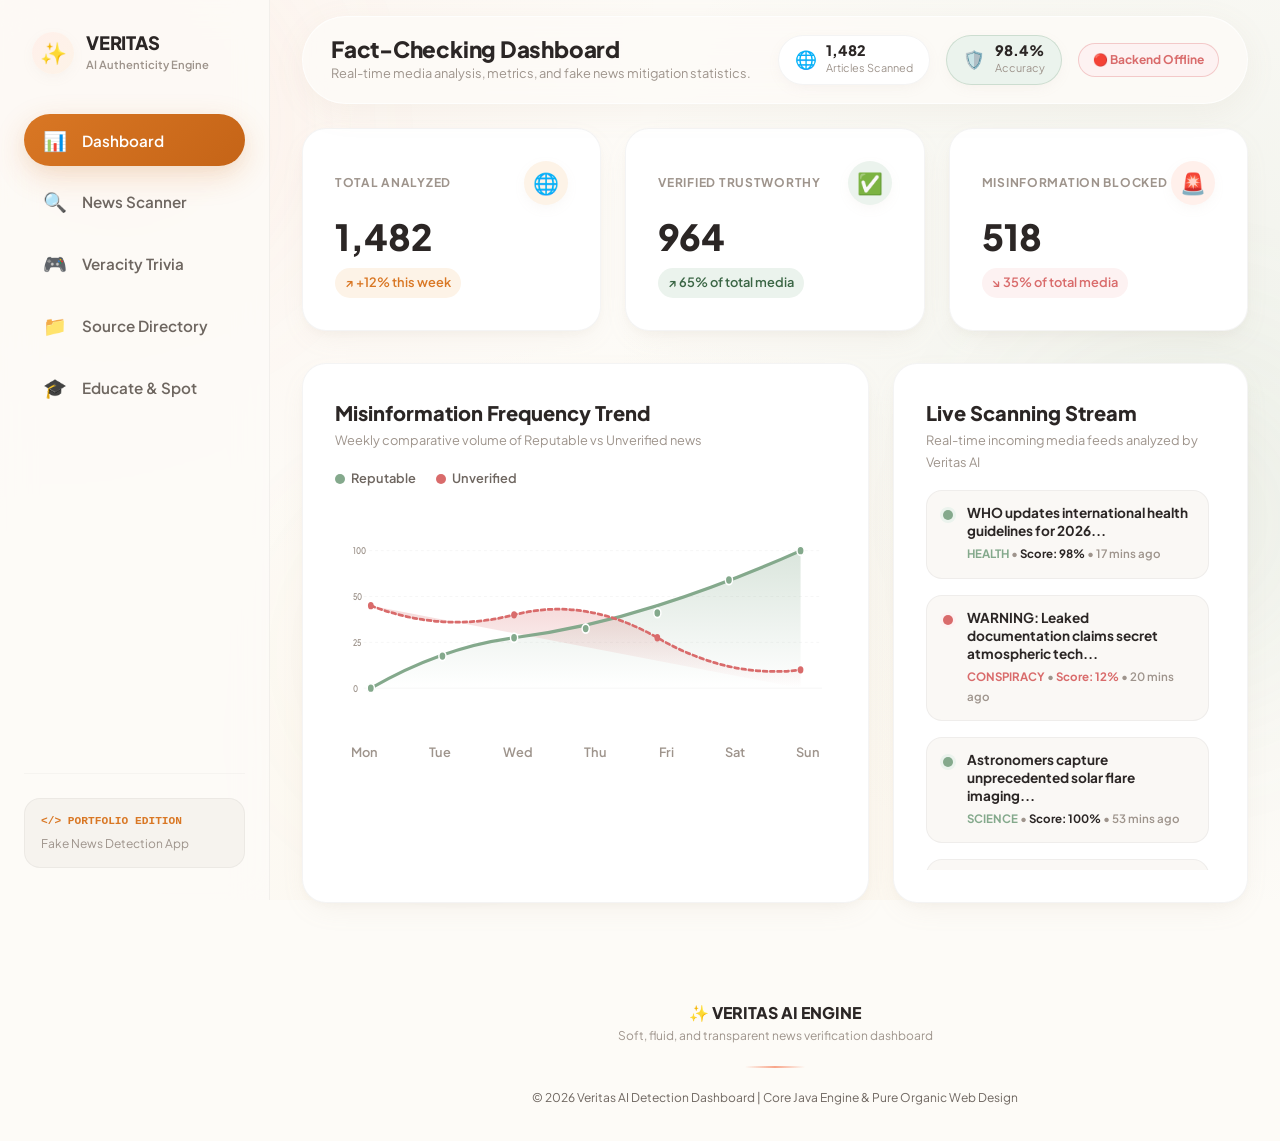
==== commit e1f703c3: "Complete soft organic fluid light-theme redesign for VERITAS Fact-Checking Dashboard across all loca" ====
--- a/index.html
+++ b/index.html
@@ -549,4 +549,4 @@
 
     <script src="app.js"></script>
 </body>
-</html>
+</html>
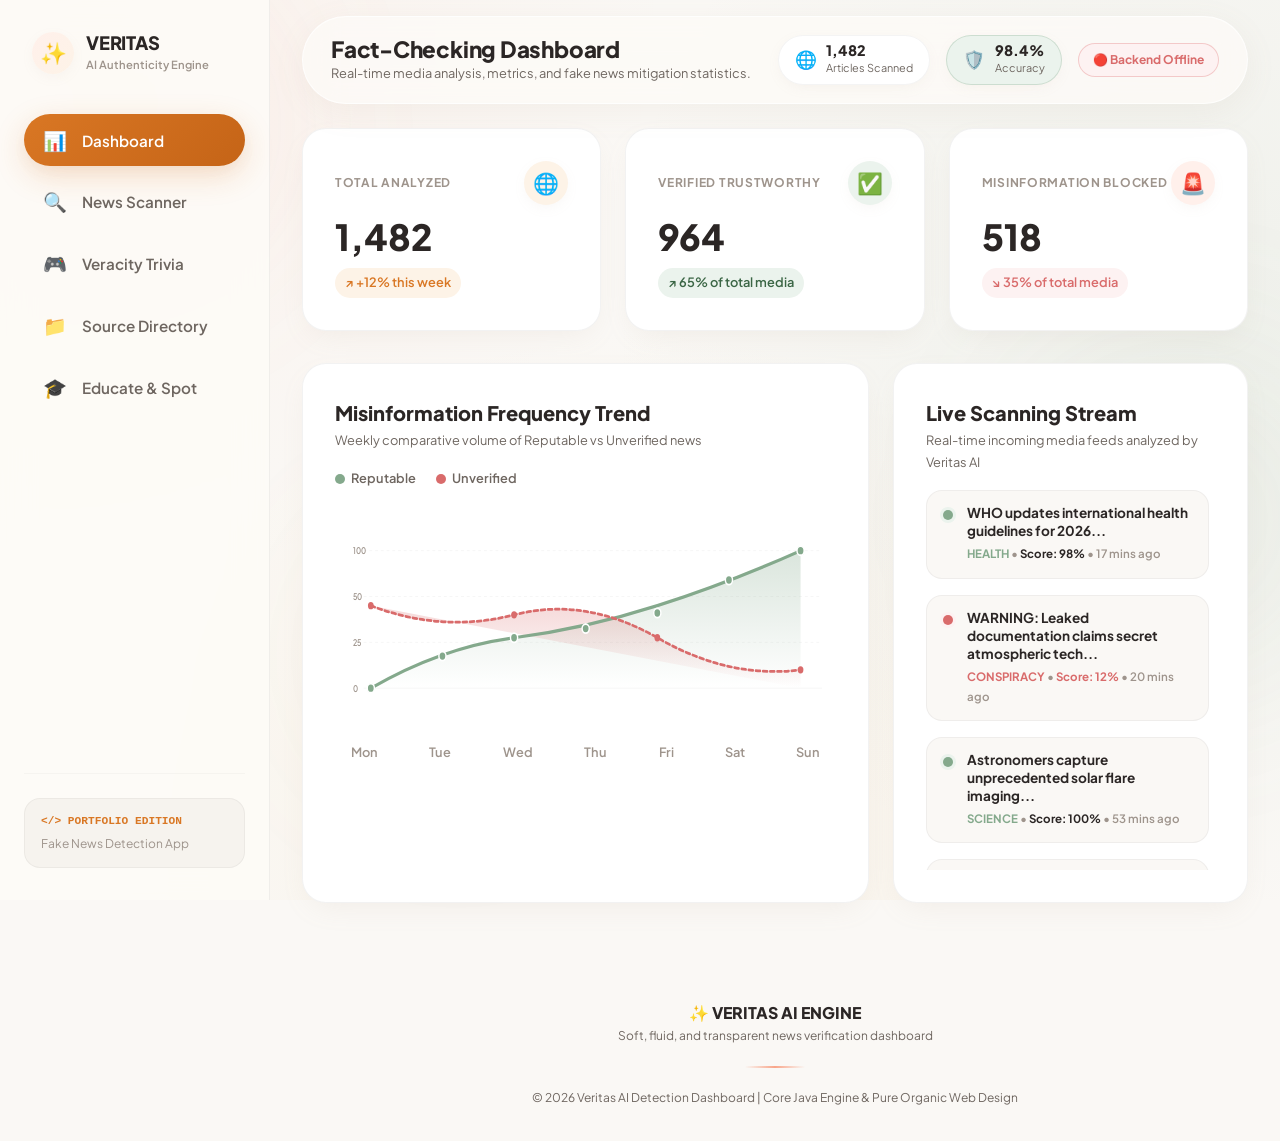
==== commit c7a79dfa: "Inject critical light theme inline CSS into head and set no-cache headers in vercel.json" ====
--- a/index.html
+++ b/index.html
@@ -4,10 +4,51 @@
     <meta charset="UTF-8">
     <meta name="viewport" content="width=device-width, initial-scale=1.0">
     <title>Veritas AI — Fact-Checking Dashboard</title>
-    <link rel="stylesheet" href="styles.css">
+    <link rel="stylesheet" href="styles.css?v=20260912_v3">
+    <link rel="stylesheet" href="style.css?v=20260912_v3">
     <link rel="preconnect" href="https://fonts.googleapis.com">
     <link rel="preconnect" href="https://fonts.gstatic.com" crossorigin>
     <link href="https://fonts.googleapis.com/css2?family=Plus+Jakarta+Sans:wght@300;400;500;600;700;800&display=swap" rel="stylesheet">
+    <link rel="stylesheet" href="https://cdnjs.cloudflare.com/ajax/libs/font-awesome/6.5.1/css/all.min.css">
+    <style>
+      /* Force Soft Organic Light Theme Overrides */
+      :root {
+        --bg-primary: #FDFBF7 !important;
+        --bg-cream: #FAF8F5 !important;
+        --surface-white: #FFFFFF !important;
+        --text-header: #2B2625 !important;
+        --text-body: #6E6660 !important;
+      }
+      html, body {
+        background-color: #FAF8F5 !important;
+        color: #2B2625 !important;
+        font-family: 'Plus Jakarta Sans', -apple-system, BlinkMacSystemFont, sans-serif !important;
+      }
+      .sidebar {
+        background: rgba(253, 251, 247, 0.92) !important;
+        border-right: 1px solid rgba(43, 38, 37, 0.06) !important;
+        color: #2B2625 !important;
+      }
+      .nav-link {
+        color: #6E6660 !important;
+      }
+      .nav-link.active, .nav-link:hover {
+        background: #FDF3E7 !important;
+        color: #D97724 !important;
+      }
+      .glass-panel, .card-organic, .stat-card, .chart-card, .stream-card, .glass-card, .educate-intro, .quiz-box {
+        background: #FFFFFF !important;
+        border: 1px solid rgba(43, 38, 37, 0.06) !important;
+        box-shadow: 0 10px 30px -10px rgba(180, 160, 140, 0.15) !important;
+        color: #2B2625 !important;
+      }
+      .page-title, h1, h2, h3, h4, .stat-number, .brand-title {
+        color: #2B2625 !important;
+      }
+      .page-subtitle, p, .stat-label, .metric-lbl {
+        color: #6E6660 !important;
+      }
+    </style>
 </head>
 <body>
     <!-- Organic Background Ambient Glows -->
@@ -547,6 +588,7 @@
         </div>
     </div>
 
-    <script src="app.js"></script>
+    <!-- Core App Logic -->
+    <script src="app.js?v=20260912_v3"></script>
 </body>
 </html>
--- a/style.css
+++ b/style.css
@@ -0,0 +1,798 @@
+/* Veritas AI - Soft Organic & Fluid Dashboard Design System */
+
+:root {
+  /* Color Palette (Light Theme Only) */
+  --bg-primary: #FDFBF7;
+  --bg-cream: #FAF8F5;
+  --surface-white: #FFFFFF;
+  --surface-subtle: #F6F3EE;
+  --sidebar-bg: rgba(253, 251, 247, 0.85);
+  
+  /* Translucent Delicate Borders */
+  --border-organic: rgba(43, 38, 37, 0.05);
+  --border-focus: rgba(217, 119, 36, 0.35);
+  --border-light: rgba(43, 38, 37, 0.03);
+  
+  /* Text Tokens */
+  --text-header: #2B2625;
+  --text-body: #6E6660;
+  --text-muted: #9E948C;
+  --text-inverse: #FFFFFF;
+  
+  /* Warm Subdued Accents */
+  --accent-amber: #D97724;
+  --accent-amber-light: #FDF3E7;
+  --accent-honey: #E5A93C;
+  --accent-peach: #F8A589;
+  --accent-peach-light: #FFF0EB;
+  --accent-sage: #84A98C;
+  --accent-sage-light: #EBF3ED;
+  --accent-terracotta: #D96B6B;
+  --accent-terracotta-light: #FDF2F2;
+
+  /* Typography */
+  --font-family: 'Plus Jakarta Sans', -apple-system, BlinkMacSystemFont, 'Segoe UI', Roboto, sans-serif;
+  --font-size-xs: 0.75rem;
+  --font-size-sm: 0.875rem;
+  --font-size-base: 1rem;
+  --font-size-lg: 1.125rem;
+  --font-size-xl: 1.35rem;
+  --font-size-2xl: 1.75rem;
+  --font-size-3xl: 2.25rem;
+  
+  /* Radii */
+  --radius-sm: 12px;
+  --radius-md: 16px;
+  --radius-lg: 24px;
+  --radius-xl: 32px;
+  --radius-pill: 9999px;
+  
+  /* Multi-Layered Ambient Drop Shadows */
+  --shadow-ambient-sm: 0 4px 15px -4px rgba(180, 160, 140, 0.12);
+  --shadow-ambient: 0 10px 30px -10px rgba(180, 160, 140, 0.15), 0 4px 12px -4px rgba(180, 160, 140, 0.08);
+  --shadow-ambient-hover: 0 20px 45px -12px rgba(170, 145, 120, 0.22), 0 6px 18px -4px rgba(170, 145, 120, 0.1);
+  --shadow-floating: 0 8px 32px 0 rgba(160, 140, 120, 0.08);
+  --shadow-glow: 0 10px 30px rgba(217, 119, 36, 0.22);
+  
+  /* Transitions */
+  --ease-fluid: cubic-bezier(0.16, 1, 0.3, 1);
+  --transition-fast: all 0.25s var(--ease-fluid);
+  --transition-normal: all 0.4s var(--ease-fluid);
+}
+
+/* Reset & Base */
+* {
+  margin: 0;
+  padding: 0;
+  box-sizing: border-box;
+  -webkit-tap-highlight-color: transparent;
+}
+
+html {
+  scroll-behavior: smooth;
+  background-color: var(--bg-primary);
+  color: var(--text-body);
+  font-family: var(--font-family);
+  font-size: 16px;
+  line-height: 1.7;
+}
+
+body {
+  min-height: 100vh;
+  position: relative;
+  overflow-x: hidden;
+  background: radial-gradient(circle at 5% 0%, rgba(248, 165, 137, 0.08) 0%, transparent 40%),
+              radial-gradient(circle at 95% 35%, rgba(132, 169, 140, 0.09) 0%, transparent 45%),
+              radial-gradient(circle at 50% 95%, rgba(229, 169, 60, 0.07) 0%, transparent 50%),
+              var(--bg-primary);
+  background-attachment: fixed;
+}
+
+/* Ambient Glows */
+.ambient-glow {
+  position: fixed;
+  border-radius: 50%;
+  filter: blur(80px);
+  pointer-events: none;
+  z-index: 0;
+  opacity: 0.55;
+}
+.glow-1 { width: 450px; height: 450px; top: -100px; left: -100px; background: radial-gradient(circle, rgba(248, 165, 137, 0.22) 0%, transparent 70%); }
+.glow-2 { width: 500px; height: 500px; top: 30%; right: -150px; background: radial-gradient(circle, rgba(132, 169, 140, 0.2) 0%, transparent 70%); }
+.glow-3 { width: 400px; height: 400px; bottom: 5%; left: 20%; background: radial-gradient(circle, rgba(229, 169, 60, 0.16) 0%, transparent 70%); }
+
+/* Layout Grid */
+.dashboard-layout {
+  display: flex;
+  min-height: 100vh;
+  position: relative;
+  z-index: 1;
+}
+
+/* Sidebar Styling */
+.sidebar {
+  width: 270px;
+  background: var(--sidebar-bg);
+  backdrop-filter: blur(16px);
+  -webkit-backdrop-filter: blur(16px);
+  border-right: 1px solid var(--border-organic);
+  padding: 2rem 1.5rem;
+  display: flex;
+  flex-direction: column;
+  position: fixed;
+  top: 0;
+  bottom: 0;
+  left: 0;
+  z-index: 100;
+  transition: var(--transition-normal);
+}
+
+.sidebar-brand {
+  display: flex;
+  align-items: center;
+  gap: 0.75rem;
+  margin-bottom: 2.5rem;
+  padding-left: 0.5rem;
+}
+
+.brand-logo-icon {
+  width: 42px;
+  height: 42px;
+  border-radius: 50%;
+  background: linear-gradient(135deg, var(--accent-peach-light), var(--accent-amber-light));
+  display: flex;
+  align-items: center;
+  justify-content: center;
+  font-size: 1.35rem;
+  box-shadow: var(--shadow-ambient-sm);
+}
+
+.brand-logo-text {
+  display: flex;
+  flex-direction: column;
+}
+
+.brand-title {
+  font-size: 1.15rem;
+  font-weight: 800;
+  color: var(--text-header);
+  letter-spacing: -0.01em;
+  line-height: 1.2;
+}
+
+.brand-sub {
+  font-size: 0.7rem;
+  color: var(--text-muted);
+  font-weight: 600;
+}
+
+/* Sidebar Nav Buttons */
+.sidebar-nav {
+  display: flex;
+  flex-direction: column;
+  gap: 0.6rem;
+  flex: 1;
+}
+
+.nav-item {
+  display: flex;
+  align-items: center;
+  gap: 0.9rem;
+  padding: 0.85rem 1.2rem;
+  border-radius: var(--radius-pill);
+  border: none;
+  background: transparent;
+  color: var(--text-body);
+  font-family: var(--font-family);
+  font-size: 0.95rem;
+  font-weight: 600;
+  cursor: pointer;
+  transition: var(--transition-normal);
+  text-align: left;
+}
+
+.nav-item:hover {
+  background-color: var(--accent-amber-light);
+  color: var(--accent-amber);
+  transform: translateX(4px);
+}
+
+.nav-item.active {
+  background: linear-gradient(135deg, var(--accent-amber), #C56417);
+  color: var(--text-inverse);
+  box-shadow: var(--shadow-glow), var(--shadow-ambient-sm);
+}
+
+.nav-icon {
+  font-size: 1.2rem;
+}
+
+/* Sidebar Footer */
+.sidebar-footer {
+  margin-top: auto;
+  padding-top: 1.5rem;
+  border-top: 1px solid var(--border-light);
+}
+
+.portfolio-badge {
+  background: var(--surface-subtle);
+  padding: 0.8rem 1rem;
+  border-radius: var(--radius-md);
+  display: flex;
+  flex-direction: column;
+  gap: 0.2rem;
+  border: 1px solid var(--border-organic);
+}
+
+.badge-code {
+  font-size: 0.7rem;
+  font-weight: 700;
+  color: var(--accent-amber);
+  font-family: monospace;
+}
+
+.badge-sub {
+  font-size: 0.75rem;
+  color: var(--text-muted);
+}
+
+/* Main Content Wrapper */
+.main-wrapper {
+  margin-left: 270px;
+  flex: 1;
+  display: flex;
+  flex-direction: column;
+  min-height: 100vh;
+}
+
+/* Topbar Floating Nav */
+.topbar {
+  position: sticky;
+  top: 1rem;
+  z-index: 90;
+  margin: 1rem 2rem 1.5rem;
+  padding: 1.1rem 1.75rem;
+  border-radius: var(--radius-pill);
+  background: rgba(253, 251, 247, 0.82);
+  backdrop-filter: blur(16px);
+  -webkit-backdrop-filter: blur(16px);
+  border: 1px solid rgba(255, 255, 255, 0.7);
+  box-shadow: var(--shadow-floating);
+  display: flex;
+  align-items: center;
+  justify-content: space-between;
+  transition: var(--transition-normal);
+}
+
+.topbar-left {
+  display: flex;
+  align-items: center;
+  gap: 1rem;
+}
+
+.sidebar-toggle {
+  display: none;
+  background: var(--surface-white);
+  border: 1px solid var(--border-organic);
+  border-radius: 50%;
+  width: 40px;
+  height: 40px;
+  font-size: 1.2rem;
+  cursor: pointer;
+}
+
+.page-title {
+  font-size: 1.4rem;
+  font-weight: 800;
+  color: var(--text-header);
+  line-height: 1.2;
+  letter-spacing: -0.01em;
+}
+
+.page-subtitle {
+  font-size: 0.8rem;
+  color: var(--text-muted);
+}
+
+.topbar-right {
+  display: flex;
+  align-items: center;
+  gap: 1rem;
+}
+
+.top-metric-pill {
+  display: flex;
+  align-items: center;
+  gap: 0.6rem;
+  background: var(--surface-white);
+  padding: 0.45rem 1rem;
+  border-radius: var(--radius-pill);
+  border: 1px solid var(--border-organic);
+  box-shadow: var(--shadow-ambient-sm);
+}
+
+.top-metric-pill.highlight {
+  background: var(--accent-sage-light);
+  border-color: rgba(132, 169, 140, 0.3);
+}
+
+.metric-icon {
+  font-size: 1.1rem;
+}
+
+.metric-text-group {
+  display: flex;
+  flex-direction: column;
+}
+
+.metric-val {
+  font-size: 0.9rem;
+  font-weight: 800;
+  color: var(--text-header);
+  line-height: 1.1;
+}
+
+.metric-lbl {
+  font-size: 0.68rem;
+  color: var(--text-muted);
+}
+
+/* Status Indicator Pill */
+.status-indicator {
+  display: inline-flex;
+  align-items: center;
+  gap: 0.5rem;
+  padding: 6px 14px;
+  border-radius: var(--radius-pill);
+  font-size: var(--font-size-xs);
+  font-weight: 700;
+  transition: var(--transition-fast);
+}
+
+.status-indicator.online { background-color: var(--accent-sage-light); color: #3B6645; border: 1px solid rgba(132, 169, 140, 0.3); }
+.status-indicator.offline { background-color: var(--accent-terracotta-light); color: var(--accent-terracotta); border: 1px solid rgba(217, 107, 107, 0.3); }
+.status-indicator.checking { background-color: var(--accent-amber-light); color: var(--accent-amber); border: 1px solid rgba(217, 119, 36, 0.3); }
+
+/* Main Content Body */
+.content-body {
+  padding: 0 2rem 3rem;
+  flex: 1;
+}
+
+.view-section {
+  display: none;
+}
+
+.view-section.active {
+  display: block;
+}
+
+/* Organic Soft Cards */
+.card-organic {
+  background: var(--surface-white);
+  border-radius: var(--radius-lg);
+  padding: 2rem;
+  box-shadow: var(--shadow-ambient);
+  border: 1px solid var(--border-organic);
+  transition: transform 0.4s var(--ease-fluid), box-shadow 0.4s var(--ease-fluid);
+  position: relative;
+  overflow: hidden;
+}
+
+.card-organic:hover {
+  box-shadow: var(--shadow-ambient-hover);
+  transform: translateY(-2px);
+}
+
+.card-subtle {
+  background-color: var(--surface-subtle);
+  border-radius: var(--radius-md);
+  padding: 1.5rem;
+  border: 1px solid var(--border-light);
+}
+
+/* Stats Cards Grid (Top Row) */
+.stats-grid {
+  display: grid;
+  grid-template-columns: repeat(auto-fit, minmax(240px, 1fr));
+  gap: 1.5rem;
+  margin-bottom: 2rem;
+}
+
+.stat-card {
+  display: flex;
+  flex-direction: column;
+}
+
+.stat-header {
+  display: flex;
+  justify-content: space-between;
+  align-items: center;
+  margin-bottom: 0.75rem;
+}
+
+.stat-title {
+  font-size: 0.75rem;
+  font-weight: 700;
+  color: var(--text-muted);
+  letter-spacing: 0.06em;
+}
+
+.stat-icon-wrapper {
+  width: 44px;
+  height: 44px;
+  border-radius: 50%;
+  display: flex;
+  align-items: center;
+  justify-content: center;
+  font-size: 1.3rem;
+  box-shadow: var(--shadow-ambient-sm);
+}
+
+.stat-icon-wrapper.globe { background: var(--accent-amber-light); }
+.stat-icon-wrapper.check { background: var(--accent-sage-light); }
+.stat-icon-wrapper.alert { background: var(--accent-peach-light); }
+
+.stat-value {
+  font-size: 2.25rem;
+  font-weight: 800;
+  color: var(--text-header);
+  line-height: 1.1;
+  margin-bottom: 0.75rem;
+}
+
+.stat-badge {
+  font-size: 0.8rem;
+  font-weight: 600;
+  padding: 4px 10px;
+  border-radius: var(--radius-pill);
+  display: inline-flex;
+  align-self: flex-start;
+}
+
+.stat-badge.positive { background-color: var(--accent-amber-light); color: var(--accent-amber); }
+.stat-badge.neutral { background-color: var(--accent-sage-light); color: #3B6645; }
+.stat-badge.negative { background-color: var(--accent-terracotta-light); color: var(--accent-terracotta); }
+
+/* Dashboard Main Grid (Chart + Live Stream) */
+.dashboard-grid {
+  display: grid;
+  grid-template-columns: 1.6fr 1fr;
+  gap: 1.5rem;
+}
+
+/* Trend Chart Card */
+.chart-card {
+  display: flex;
+  flex-direction: column;
+}
+
+.chart-header {
+  display: flex;
+  justify-content: space-between;
+  align-items: flex-start;
+  margin-bottom: 1.5rem;
+  flex-wrap: wrap;
+  gap: 1rem;
+}
+
+.card-heading {
+  font-size: 1.25rem;
+  font-weight: 800;
+  color: var(--text-header);
+}
+
+.card-subheading {
+  font-size: 0.8rem;
+  color: var(--text-muted);
+}
+
+.chart-legend {
+  display: flex;
+  gap: 1.2rem;
+}
+
+.legend-item {
+  font-size: 0.8rem;
+  font-weight: 600;
+  color: var(--text-body);
+  display: flex;
+  align-items: center;
+  gap: 0.4rem;
+}
+
+.dot { width: 10px; height: 10px; border-radius: 50%; display: inline-block; }
+.dot.sage { background-color: var(--accent-sage); }
+.dot.terracotta { background-color: var(--accent-terracotta); }
+
+.chart-container {
+  width: 100%;
+  height: 220px;
+  position: relative;
+}
+
+.trend-chart-svg {
+  width: 100%;
+  height: 100%;
+}
+
+.chart-axis-text {
+  font-size: 10px;
+  fill: var(--text-muted);
+  font-family: var(--font-family);
+  font-weight: 600;
+}
+
+.chart-x-axis {
+  display: flex;
+  justify-content: space-between;
+  padding: 0.5rem 1rem 0;
+  font-size: 0.8rem;
+  color: var(--text-muted);
+  font-weight: 600;
+}
+
+/* Live Scanning Stream Card */
+.stream-card {
+  display: flex;
+  flex-direction: column;
+}
+
+.stream-list {
+  display: flex;
+  flex-direction: column;
+  gap: 1rem;
+  margin-top: 1rem;
+  max-height: 380px;
+  overflow-y: auto;
+  padding-right: 0.4rem;
+}
+
+.stream-item {
+  display: flex;
+  align-items: flex-start;
+  gap: 0.85rem;
+  padding: 0.85rem 1rem;
+  background: var(--bg-cream);
+  border-radius: var(--radius-md);
+  border: 1px solid var(--border-organic);
+  transition: var(--transition-fast);
+}
+
+.stream-item:hover {
+  background: var(--surface-white);
+  box-shadow: var(--shadow-ambient-sm);
+  transform: translateX(2px);
+}
+
+.stream-dot {
+  width: 10px;
+  height: 10px;
+  border-radius: 50%;
+  margin-top: 6px;
+  flex-shrink: 0;
+}
+
+.stream-dot.sage { background-color: var(--accent-sage); box-shadow: 0 0 0 3px var(--accent-sage-light); }
+.stream-dot.terracotta { background-color: var(--accent-terracotta); box-shadow: 0 0 0 3px var(--accent-terracotta-light); }
+
+.stream-title {
+  font-size: 0.85rem;
+  font-weight: 700;
+  color: var(--text-header);
+  line-height: 1.3;
+  margin-bottom: 0.3rem;
+}
+
+.stream-meta {
+  font-size: 0.72rem;
+  color: var(--text-muted);
+  font-weight: 600;
+}
+
+.tag { color: var(--accent-sage); font-weight: 700; }
+.tag.danger { color: var(--accent-terracotta); }
+.score { color: var(--text-header); font-weight: 700; }
+.score.danger { color: var(--accent-terracotta); }
+
+/* News Scanner Form Styles */
+.textarea-wrapper {
+  position: relative;
+  border-radius: var(--radius-md);
+}
+
+.text-input {
+  width: 100%;
+  padding: 1.25rem 1.5rem;
+  border: 1px solid rgba(43, 38, 37, 0.08);
+  border-radius: var(--radius-md);
+  font-family: var(--font-family);
+  font-size: 1rem;
+  line-height: 1.7;
+  color: var(--text-header);
+  background-color: var(--bg-cream);
+  transition: var(--transition-normal);
+  resize: vertical;
+  min-height: 180px;
+  outline: none;
+}
+
+.text-input:focus {
+  background-color: var(--surface-white);
+  border-color: var(--border-focus);
+  box-shadow: 0 0 0 4px rgba(217, 119, 36, 0.08), var(--shadow-ambient-sm);
+}
+
+.input-footer {
+  display: flex;
+  justify-content: space-between;
+  align-items: center;
+  margin-top: 0.75rem;
+  padding: 0 0.5rem;
+}
+
+.quick-tips {
+  font-size: 0.75rem;
+  color: var(--text-muted);
+  display: flex;
+  align-items: center;
+  gap: 0.5rem;
+}
+
+.tip-dot { width: 6px; height: 6px; border-radius: 50%; background-color: var(--accent-honey); }
+
+kbd {
+  background: var(--surface-subtle);
+  border: 1px solid var(--border-organic);
+  border-radius: 4px;
+  padding: 2px 6px;
+  font-size: 0.7rem;
+  color: var(--text-header);
+}
+
+.button-row { display: flex; justify-content: flex-end; margin-top: 1.5rem; }
+
+.analyze-btn {
+  display: inline-flex;
+  align-items: center;
+  gap: 0.75rem;
+  padding: 1rem 2rem;
+  background: linear-gradient(135deg, var(--accent-amber), #C56417);
+  color: var(--text-inverse);
+  border: none;
+  border-radius: var(--radius-pill);
+  font-family: var(--font-family);
+  font-size: 1rem;
+  font-weight: 700;
+  cursor: pointer;
+  box-shadow: var(--shadow-glow), var(--shadow-ambient);
+  transition: var(--transition-normal);
+}
+
+.analyze-btn:hover:not(:disabled) {
+  transform: scale(1.02);
+  box-shadow: 0 15px 35px rgba(217, 119, 36, 0.35);
+}
+
+.results-card { margin-top: 1.5rem; }
+.hidden { display: none !important; }
+
+/* Liquid Spinner */
+.loading-state { text-align: center; padding: 3rem 1.5rem; }
+.liquid-spinner { position: relative; width: 54px; height: 54px; margin: 0 auto 1.25rem; }
+.spinner-ring { position: absolute; width: 100%; height: 100%; border-radius: 50%; border: 3px solid transparent; border-top-color: var(--accent-amber); animation: liquid-spin 1.2s cubic-bezier(0.68, -0.55, 0.265, 1.55) infinite; }
+.spinner-ring:nth-child(2) { width: 75%; height: 75%; top: 12.5%; left: 12.5%; border-top-color: var(--accent-peach); animation-duration: 0.9s; animation-direction: reverse; }
+@keyframes liquid-spin { 0% { transform: rotate(0deg); } 100% { transform: rotate(360deg); } }
+
+/* Results Report */
+.result-hero-banner {
+  display: flex;
+  align-items: center;
+  justify-content: space-between;
+  flex-wrap: wrap;
+  gap: 1.5rem;
+  background: var(--bg-cream);
+  padding: 1.5rem 2rem;
+  border-radius: var(--radius-md);
+  margin-top: 1.5rem;
+  margin-bottom: 2rem;
+  border: 1px solid var(--border-organic);
+}
+
+.prediction-badge {
+  display: inline-flex;
+  align-items: center;
+  gap: 0.75rem;
+  padding: 0.75rem 1.5rem;
+  border-radius: var(--radius-pill);
+  font-size: 1.1rem;
+  font-weight: 800;
+}
+
+.prediction-badge.fake { background-color: var(--accent-terracotta-light); color: var(--accent-terracotta); border: 1px solid rgba(217, 107, 107, 0.25); }
+.prediction-badge.real { background-color: var(--accent-sage-light); color: #2F5938; border: 1px solid rgba(132, 169, 140, 0.3); }
+
+.confidence-container { display: flex; flex-direction: column; align-items: flex-end; min-width: 200px; }
+.confidence-score { font-size: 1.75rem; font-weight: 800; color: var(--text-header); }
+.confidence-bar-bg { width: 160px; height: 6px; background-color: rgba(43, 38, 37, 0.08); border-radius: var(--radius-pill); overflow: hidden; margin-top: 0.5rem; }
+.confidence-bar-fill { height: 100%; width: 0%; border-radius: var(--radius-pill); background: linear-gradient(90deg, var(--accent-honey), var(--accent-amber)); transition: width 1s var(--ease-fluid); }
+
+.result-details { display: flex; flex-direction: column; gap: 1.5rem; }
+.detail-label { font-size: 0.75rem; font-weight: 700; color: var(--accent-amber); text-transform: uppercase; margin-bottom: 0.5rem; }
+.detail-value { font-size: 1rem; color: var(--text-header); line-height: 1.75; }
+
+.result-meta-grid { display: grid; grid-template-columns: repeat(auto-fit, minmax(180px, 1fr)); gap: 1rem; }
+.meta-card { background: var(--bg-cream); padding: 1rem 1.25rem; border-radius: var(--radius-md); border: 1px solid var(--border-organic); display: flex; align-items: center; gap: 0.75rem; }
+.meta-icon { font-size: 1.35rem; }
+.meta-label { font-size: 0.75rem; color: var(--text-muted); }
+.meta-value { font-size: 0.9rem; color: var(--text-header); font-weight: 700; }
+
+/* Trivia Quiz View */
+.trivia-container { display: flex; flex-direction: column; gap: 1.5rem; }
+.trivia-header { display: flex; justify-content: space-between; align-items: flex-start; }
+.trivia-score-card { background: var(--accent-amber-light); padding: 0.8rem 1.5rem; border-radius: var(--radius-md); text-align: center; border: 1px solid rgba(217,119,36,0.2); }
+.score-lbl { font-size: 0.72rem; font-weight: 700; color: var(--accent-amber); text-transform: uppercase; }
+.score-val { font-size: 1.4rem; font-weight: 800; color: var(--text-header); display: block; }
+
+.trivia-box { display: flex; flex-direction: column; gap: 1.2rem; }
+.quiz-question-header { display: flex; justify-content: space-between; font-size: 0.8rem; font-weight: 700; color: var(--text-muted); }
+.quiz-cat { color: var(--accent-amber); }
+.quiz-headline { font-size: 1.25rem; font-weight: 800; color: var(--text-header); line-height: 1.5; }
+.quiz-options { display: grid; grid-template-columns: 1fr 1fr; gap: 1rem; }
+.quiz-opt-btn { padding: 1.2rem; border-radius: var(--radius-md); border: 1px solid var(--border-organic); background: var(--surface-white); font-family: var(--font-family); font-size: 1rem; font-weight: 700; cursor: pointer; transition: var(--transition-fast); display: flex; align-items: center; justify-content: center; gap: 0.75rem; }
+.quiz-opt-btn:hover { background: var(--accent-amber-light); border-color: var(--accent-amber); transform: translateY(-2px); }
+
+.quiz-feedback { background: var(--surface-white); padding: 1.25rem; border-radius: var(--radius-md); border: 1px solid var(--border-organic); }
+.feedback-badge { font-size: 1.1rem; font-weight: 800; margin-bottom: 0.5rem; }
+.feedback-text { font-size: 0.9rem; color: var(--text-body); }
+
+/* Directory View */
+.directory-header { display: flex; justify-content: space-between; align-items: flex-center; margin-bottom: 1.5rem; flex-wrap: wrap; gap: 1rem; }
+.dir-input { padding: 0.75rem 1.25rem; border-radius: var(--radius-pill); border: 1px solid var(--border-organic); background: var(--bg-cream); font-family: var(--font-family); font-size: 0.9rem; width: 260px; outline: none; }
+.dir-input:focus { border-color: var(--accent-amber); background: var(--surface-white); }
+.directory-grid { display: grid; grid-template-columns: repeat(auto-fit, minmax(280px, 1fr)); gap: 1.25rem; }
+.source-card { display: flex; flex-direction: column; gap: 0.75rem; }
+.source-head { display: flex; align-items: center; gap: 0.75rem; }
+.source-logo { font-size: 1.5rem; }
+.source-name { font-size: 1rem; font-weight: 800; color: var(--text-header); }
+.source-type { font-size: 0.75rem; color: var(--text-muted); display: block; }
+.trust-score { margin-left: auto; font-size: 0.75rem; font-weight: 800; padding: 4px 10px; border-radius: var(--radius-pill); }
+.trust-score.high { background: var(--accent-sage-light); color: #2F5938; }
+.trust-score.medium { background: var(--accent-amber-light); color: var(--accent-amber); }
+.trust-score.low { background: var(--accent-terracotta-light); color: var(--accent-terracotta); }
+.source-desc { font-size: 0.85rem; color: var(--text-body); line-height: 1.6; }
+
+/* Educate & Spot View */
+.educate-grid { display: grid; grid-template-columns: repeat(auto-fit, minmax(260px, 1fr)); gap: 1.25rem; margin-top: 1.5rem; }
+.educate-card { display: flex; flex-direction: column; gap: 0.6rem; }
+.edu-icon { font-size: 2rem; }
+.educate-card h3 { font-size: 1.1rem; font-weight: 800; color: var(--text-header); }
+.educate-card p { font-size: 0.88rem; color: var(--text-body); line-height: 1.6; }
+
+/* Water Ripple Animation */
+.ripple-container { position: relative; overflow: hidden; }
+.ripple-effect { position: absolute; border-radius: 50%; background: rgba(255, 255, 255, 0.45); transform: scale(0); animation: ripple-animation 0.65s var(--ease-fluid); pointer-events: none; }
+@keyframes ripple-animation { to { transform: scale(4); opacity: 0; } }
+
+/* Footer */
+.footer { padding: 3rem 0 2rem; text-align: center; }
+.footer-content { display: flex; flex-direction: column; align-items: center; gap: 0.75rem; }
+.footer-logo { font-size: 1rem; font-weight: 800; color: var(--text-header); }
+.footer-tagline { font-size: 0.75rem; color: var(--text-muted); }
+.footer-divider { width: 60px; height: 2px; background: linear-gradient(90deg, transparent, var(--accent-peach), transparent); margin: 0.5rem 0; }
+.copyright { font-size: 0.75rem; color: var(--text-body); }
+
+/* Responsive Adjustments */
+@media (max-width: 992px) {
+  .sidebar { transform: translateX(-100%); }
+  .sidebar.open { transform: translateX(0); }
+  .main-wrapper { margin-left: 0; }
+  .sidebar-toggle { display: block; }
+  .dashboard-grid { grid-template-columns: 1fr; }
+}
+
+@media (max-width: 600px) {
+  .topbar { margin: 1rem; padding: 1rem; flex-direction: column; align-items: stretch; gap: 1rem; }
+  .topbar-right { justify-content: space-between; }
+  .quiz-options { grid-template-columns: 1fr; }
+}
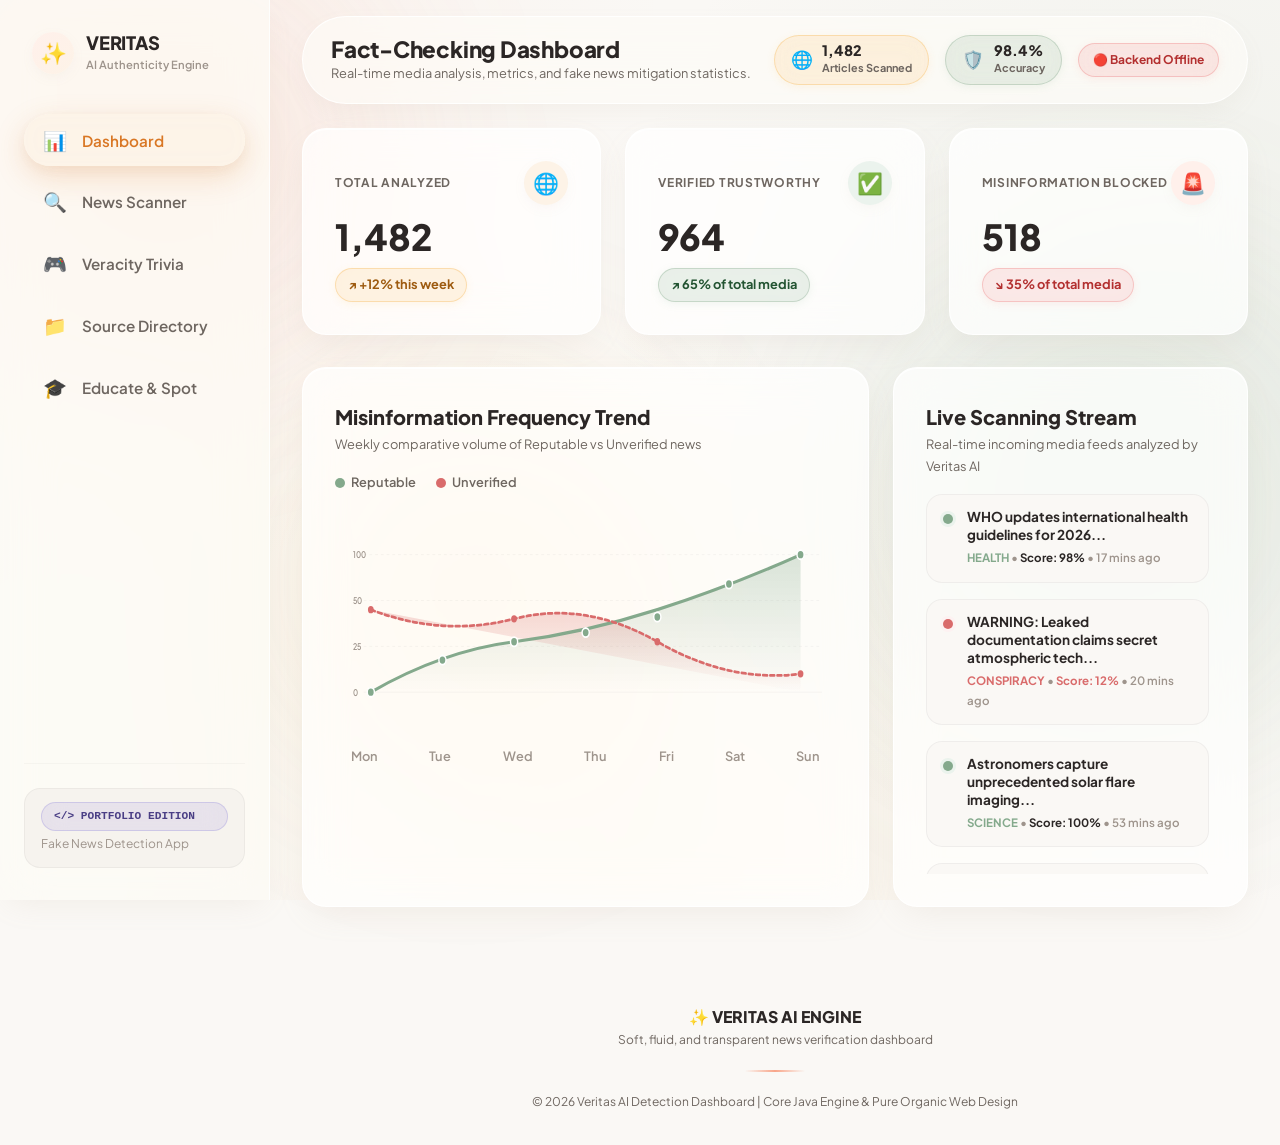
==== commit 797ce99f: "Add full-page ambient blur backdrop filters and light-colored badge UI system" ====
--- a/index.html
+++ b/index.html
@@ -11,42 +11,115 @@
     <link href="https://fonts.googleapis.com/css2?family=Plus+Jakarta+Sans:wght@300;400;500;600;700;800&display=swap" rel="stylesheet">
     <link rel="stylesheet" href="https://cdnjs.cloudflare.com/ajax/libs/font-awesome/6.5.1/css/all.min.css">
     <style>
-      /* Force Soft Organic Light Theme Overrides */
+      /* Force Soft Organic Light Theme & Blur Background Overrides */
       :root {
         --bg-primary: #FDFBF7 !important;
         --bg-cream: #FAF8F5 !important;
-        --surface-white: #FFFFFF !important;
+        --surface-white: rgba(255, 255, 255, 0.75) !important;
         --text-header: #2B2625 !important;
         --text-body: #6E6660 !important;
+        --accent-amber: #D97724 !important;
+        --accent-sage: #84A98C !important;
+        --accent-terracotta: #D96B6B !important;
       }
       html, body {
         background-color: #FAF8F5 !important;
         color: #2B2625 !important;
         font-family: 'Plus Jakarta Sans', -apple-system, BlinkMacSystemFont, sans-serif !important;
       }
+      
+      /* Ambient Glowing Orbs behind glass cards */
+      .ambient-glow {
+        position: fixed !important;
+        border-radius: 50% !important;
+        filter: blur(100px) !important;
+        -webkit-filter: blur(100px) !important;
+        pointer-events: none !important;
+        z-index: 0 !important;
+        opacity: 0.65 !important;
+      }
+      .glow-1 { width: 550px !important; height: 550px !important; top: -120px !important; left: -100px !important; background: radial-gradient(circle, rgba(248, 165, 137, 0.35) 0%, transparent 70%) !important; }
+      .glow-2 { width: 650px !important; height: 650px !important; top: 20% !important; right: -150px !important; background: radial-gradient(circle, rgba(132, 169, 140, 0.32) 0%, transparent 70%) !important; }
+      .glow-3 { width: 550px !important; height: 550px !important; bottom: 5% !important; left: 15% !important; background: radial-gradient(circle, rgba(229, 169, 60, 0.28) 0%, transparent 70%) !important; }
+
+      /* Glassmorphic Backdrop Blur Throughout the Page */
       .sidebar {
-        background: rgba(253, 251, 247, 0.92) !important;
-        border-right: 1px solid rgba(43, 38, 37, 0.06) !important;
+        background: rgba(253, 251, 247, 0.78) !important;
+        backdrop-filter: blur(24px) saturate(180%) !important;
+        -webkit-backdrop-filter: blur(24px) saturate(180%) !important;
+        border-right: 1px solid rgba(255, 255, 255, 0.8) !important;
+        box-shadow: 0 10px 30px -10px rgba(180, 160, 140, 0.15) !important;
+        color: #2B2625 !important;
+      }
+      .topbar {
+        background: rgba(253, 251, 247, 0.75) !important;
+        backdrop-filter: blur(24px) saturate(180%) !important;
+        -webkit-backdrop-filter: blur(24px) saturate(180%) !important;
+        border: 1px solid rgba(255, 255, 255, 0.85) !important;
+        box-shadow: 0 10px 30px -10px rgba(180, 160, 140, 0.14) !important;
+      }
+      .glass-panel, .card-organic, .stat-card, .chart-card, .stream-card, .glass-card, .educate-intro, .quiz-box, .source-card, .fallacy-card, .dir-table-card, .results-card, .meta-card, .result-hero-banner {
+        background: rgba(255, 255, 255, 0.75) !important;
+        backdrop-filter: blur(20px) saturate(180%) !important;
+        -webkit-backdrop-filter: blur(20px) saturate(180%) !important;
+        border: 1px solid rgba(255, 255, 255, 0.85) !important;
+        box-shadow: 0 12px 35px -10px rgba(180, 160, 140, 0.16), inset 0 1px 0 rgba(255, 255, 255, 0.9) !important;
         color: #2B2625 !important;
       }
       .nav-link {
         color: #6E6660 !important;
       }
-      .nav-link.active, .nav-link:hover {
-        background: #FDF3E7 !important;
+      .nav-link.active, .nav-link:hover, .nav-item.active {
+        background: rgba(253, 243, 231, 0.9) !important;
+        backdrop-filter: blur(10px) !important;
         color: #D97724 !important;
       }
-      .glass-panel, .card-organic, .stat-card, .chart-card, .stream-card, .glass-card, .educate-intro, .quiz-box {
-        background: #FFFFFF !important;
-        border: 1px solid rgba(43, 38, 37, 0.06) !important;
-        box-shadow: 0 10px 30px -10px rgba(180, 160, 140, 0.15) !important;
+      .page-title, h1, h2, h3, h4, .stat-number, .stat-value, .brand-title {
         color: #2B2625 !important;
       }
-      .page-title, h1, h2, h3, h4, .stat-number, .brand-title {
-        color: #2B2625 !important;
-      }
-      .page-subtitle, p, .stat-label, .metric-lbl {
+      .page-subtitle, p, .stat-label, .stat-title, .metric-lbl {
         color: #6E6660 !important;
+      }
+
+      /* Light-Colored Badge UI System */
+      .top-metric-pill, .status-indicator, .stat-badge, .trust-badge, .trust-score, .prediction-badge, .verdict-badge, .quiz-streak-badge, .badge-code, .tag {
+        border-radius: 9999px !important;
+        font-weight: 700 !important;
+        backdrop-filter: blur(12px) !important;
+        -webkit-backdrop-filter: blur(12px) !important;
+        transition: all 0.3s ease !important;
+      }
+
+      /* Light Amber/Honey Badges */
+      .top-metric-pill, .status-indicator.checking, .stat-badge.positive, .trust-badge.medium, .trust-score.medium, .quiz-streak-badge {
+        background: rgba(245, 180, 80, 0.16) !important;
+        color: #9E5B10 !important;
+        border: 1px solid rgba(245, 180, 80, 0.35) !important;
+        box-shadow: 0 2px 8px rgba(245, 180, 80, 0.12) !important;
+      }
+
+      /* Light Sage Green Badges (Verified/High Trust) */
+      .top-metric-pill.highlight, .status-indicator.online, .stat-badge.neutral, .trust-badge.high, .trust-score.high, .prediction-badge.real, .verdict-badge.real {
+        background: rgba(132, 169, 140, 0.18) !important;
+        color: #235432 !important;
+        border: 1px solid rgba(132, 169, 140, 0.35) !important;
+        box-shadow: 0 2px 8px rgba(132, 169, 140, 0.12) !important;
+      }
+
+      /* Light Terracotta/Peach Badges (Flagged/Low Trust) */
+      .status-indicator.offline, .stat-badge.negative, .trust-badge.low, .trust-score.low, .prediction-badge.fake, .verdict-badge.fake {
+        background: rgba(235, 120, 120, 0.16) !important;
+        color: #B33030 !important;
+        border: 1px solid rgba(235, 120, 120, 0.32) !important;
+        box-shadow: 0 2px 8px rgba(235, 120, 120, 0.12) !important;
+      }
+
+      /* Light Category / Tag Badges */
+      .quiz-category-tag, .score-lbl, .badge-code {
+        background: rgba(140, 130, 220, 0.14) !important;
+        color: #4A3E85 !important;
+        border: 1px solid rgba(140, 130, 220, 0.28) !important;
+        padding: 4px 12px !important;
       }
     </style>
 </head>
--- a/styles.css
+++ b/styles.css
@@ -88,18 +88,20 @@
   background-attachment: fixed;
 }
 
-/* Ambient Glows */
+/* Ambient Blur Background Glows */
 .ambient-glow {
   position: fixed;
   border-radius: 50%;
-  filter: blur(80px);
+  filter: blur(100px);
+  -webkit-filter: blur(100px);
   pointer-events: none;
   z-index: 0;
-  opacity: 0.55;
-}
-.glow-1 { width: 450px; height: 450px; top: -100px; left: -100px; background: radial-gradient(circle, rgba(248, 165, 137, 0.22) 0%, transparent 70%); }
-.glow-2 { width: 500px; height: 500px; top: 30%; right: -150px; background: radial-gradient(circle, rgba(132, 169, 140, 0.2) 0%, transparent 70%); }
-.glow-3 { width: 400px; height: 400px; bottom: 5%; left: 20%; background: radial-gradient(circle, rgba(229, 169, 60, 0.16) 0%, transparent 70%); }
+  opacity: 0.65;
+}
+.glow-1 { width: 550px; height: 550px; top: -120px; left: -100px; background: radial-gradient(circle, rgba(248, 165, 137, 0.35) 0%, transparent 70%); }
+.glow-2 { width: 650px; height: 650px; top: 20%; right: -150px; background: radial-gradient(circle, rgba(132, 169, 140, 0.32) 0%, transparent 70%); }
+.glow-3 { width: 550px; height: 550px; bottom: 5%; left: 15%; background: radial-gradient(circle, rgba(229, 169, 60, 0.28) 0%, transparent 70%); }
+
 
 /* Layout Grid */
 .dashboard-layout {
@@ -367,21 +369,23 @@
   display: block;
 }
 
-/* Organic Soft Cards */
-.card-organic {
-  background: var(--surface-white);
+/* Organic Soft Glassmorphic Cards */
+.card-organic, .glass-panel, .glass-card, .stat-card, .chart-card, .stream-card, .educate-intro, .quiz-box, .source-card, .fallacy-card, .dir-table-card, .results-card, .meta-card, .result-hero-banner {
+  background: rgba(255, 255, 255, 0.76);
+  backdrop-filter: blur(20px) saturate(180%);
+  -webkit-backdrop-filter: blur(20px) saturate(180%);
   border-radius: var(--radius-lg);
   padding: 2rem;
-  box-shadow: var(--shadow-ambient);
-  border: 1px solid var(--border-organic);
+  box-shadow: 0 12px 35px -10px rgba(180, 160, 140, 0.16), inset 0 1px 0 rgba(255, 255, 255, 0.9);
+  border: 1px solid rgba(255, 255, 255, 0.85);
   transition: transform 0.4s var(--ease-fluid), box-shadow 0.4s var(--ease-fluid);
   position: relative;
   overflow: hidden;
 }
 
-.card-organic:hover {
-  box-shadow: var(--shadow-ambient-hover);
-  transform: translateY(-2px);
+.card-organic:hover, .glass-card:hover, .stat-card:hover, .source-card:hover, .fallacy-card:hover {
+  box-shadow: var(--shadow-ambient-hover), inset 0 1px 0 rgba(255, 255, 255, 1);
+  transform: translateY(-3px);
 }
 
 .card-subtle {
@@ -443,16 +447,19 @@
 
 .stat-badge {
   font-size: 0.8rem;
-  font-weight: 600;
-  padding: 4px 10px;
+  font-weight: 700;
+  padding: 5px 12px;
   border-radius: var(--radius-pill);
   display: inline-flex;
   align-self: flex-start;
-}
-
-.stat-badge.positive { background-color: var(--accent-amber-light); color: var(--accent-amber); }
-.stat-badge.neutral { background-color: var(--accent-sage-light); color: #3B6645; }
-.stat-badge.negative { background-color: var(--accent-terracotta-light); color: var(--accent-terracotta); }
+  backdrop-filter: blur(8px);
+  -webkit-backdrop-filter: blur(8px);
+  transition: var(--transition-fast);
+}
+
+.stat-badge.positive { background: rgba(245, 180, 80, 0.16); color: #9E5B10; border: 1px solid rgba(245, 180, 80, 0.35); }
+.stat-badge.neutral { background: rgba(132, 169, 140, 0.18); color: #235432; border: 1px solid rgba(132, 169, 140, 0.35); }
+.stat-badge.negative { background: rgba(235, 120, 120, 0.16); color: #B33030; border: 1px solid rgba(235, 120, 120, 0.32); }
 
 /* Dashboard Main Grid (Chart + Live Stream) */
 .dashboard-grid {
@@ -707,10 +714,13 @@
   border-radius: var(--radius-pill);
   font-size: 1.1rem;
   font-weight: 800;
-}
-
-.prediction-badge.fake { background-color: var(--accent-terracotta-light); color: var(--accent-terracotta); border: 1px solid rgba(217, 107, 107, 0.25); }
-.prediction-badge.real { background-color: var(--accent-sage-light); color: #2F5938; border: 1px solid rgba(132, 169, 140, 0.3); }
+  backdrop-filter: blur(10px);
+  -webkit-backdrop-filter: blur(10px);
+  box-shadow: 0 4px 12px rgba(0, 0, 0, 0.04);
+}
+
+.prediction-badge.fake { background: rgba(235, 120, 120, 0.16); color: #B33030; border: 1px solid rgba(235, 120, 120, 0.32); }
+.prediction-badge.real { background: rgba(132, 169, 140, 0.18); color: #235432; border: 1px solid rgba(132, 169, 140, 0.35); }
 
 .confidence-container { display: flex; flex-direction: column; align-items: flex-end; min-width: 200px; }
 .confidence-score { font-size: 1.75rem; font-weight: 800; color: var(--text-header); }
@@ -756,10 +766,10 @@
 .source-logo { font-size: 1.5rem; }
 .source-name { font-size: 1rem; font-weight: 800; color: var(--text-header); }
 .source-type { font-size: 0.75rem; color: var(--text-muted); display: block; }
-.trust-score { margin-left: auto; font-size: 0.75rem; font-weight: 800; padding: 4px 10px; border-radius: var(--radius-pill); }
-.trust-score.high { background: var(--accent-sage-light); color: #2F5938; }
-.trust-score.medium { background: var(--accent-amber-light); color: var(--accent-amber); }
-.trust-score.low { background: var(--accent-terracotta-light); color: var(--accent-terracotta); }
+.trust-score { margin-left: auto; font-size: 0.75rem; font-weight: 800; padding: 4px 12px; border-radius: var(--radius-pill); backdrop-filter: blur(8px); -webkit-backdrop-filter: blur(8px); }
+.trust-score.high { background: rgba(132, 169, 140, 0.18); color: #235432; border: 1px solid rgba(132, 169, 140, 0.35); }
+.trust-score.medium { background: rgba(245, 180, 80, 0.16); color: #9E5B10; border: 1px solid rgba(245, 180, 80, 0.35); }
+.trust-score.low { background: rgba(235, 120, 120, 0.16); color: #B33030; border: 1px solid rgba(235, 120, 120, 0.32); }
 .source-desc { font-size: 0.85rem; color: var(--text-body); line-height: 1.6; }
 
 /* Educate & Spot View */
@@ -795,4 +805,4 @@
   .topbar { margin: 1rem; padding: 1rem; flex-direction: column; align-items: stretch; gap: 1rem; }
   .topbar-right { justify-content: space-between; }
   .quiz-options { grid-template-columns: 1fr; }
-}
+}
--- a/style.css
+++ b/style.css
@@ -88,18 +88,20 @@
   background-attachment: fixed;
 }
 
-/* Ambient Glows */
+/* Ambient Blur Background Glows */
 .ambient-glow {
   position: fixed;
   border-radius: 50%;
-  filter: blur(80px);
+  filter: blur(100px);
+  -webkit-filter: blur(100px);
   pointer-events: none;
   z-index: 0;
-  opacity: 0.55;
-}
-.glow-1 { width: 450px; height: 450px; top: -100px; left: -100px; background: radial-gradient(circle, rgba(248, 165, 137, 0.22) 0%, transparent 70%); }
-.glow-2 { width: 500px; height: 500px; top: 30%; right: -150px; background: radial-gradient(circle, rgba(132, 169, 140, 0.2) 0%, transparent 70%); }
-.glow-3 { width: 400px; height: 400px; bottom: 5%; left: 20%; background: radial-gradient(circle, rgba(229, 169, 60, 0.16) 0%, transparent 70%); }
+  opacity: 0.65;
+}
+.glow-1 { width: 550px; height: 550px; top: -120px; left: -100px; background: radial-gradient(circle, rgba(248, 165, 137, 0.35) 0%, transparent 70%); }
+.glow-2 { width: 650px; height: 650px; top: 20%; right: -150px; background: radial-gradient(circle, rgba(132, 169, 140, 0.32) 0%, transparent 70%); }
+.glow-3 { width: 550px; height: 550px; bottom: 5%; left: 15%; background: radial-gradient(circle, rgba(229, 169, 60, 0.28) 0%, transparent 70%); }
+
 
 /* Layout Grid */
 .dashboard-layout {
@@ -367,21 +369,23 @@
   display: block;
 }
 
-/* Organic Soft Cards */
-.card-organic {
-  background: var(--surface-white);
+/* Organic Soft Glassmorphic Cards */
+.card-organic, .glass-panel, .glass-card, .stat-card, .chart-card, .stream-card, .educate-intro, .quiz-box, .source-card, .fallacy-card, .dir-table-card, .results-card, .meta-card, .result-hero-banner {
+  background: rgba(255, 255, 255, 0.76);
+  backdrop-filter: blur(20px) saturate(180%);
+  -webkit-backdrop-filter: blur(20px) saturate(180%);
   border-radius: var(--radius-lg);
   padding: 2rem;
-  box-shadow: var(--shadow-ambient);
-  border: 1px solid var(--border-organic);
+  box-shadow: 0 12px 35px -10px rgba(180, 160, 140, 0.16), inset 0 1px 0 rgba(255, 255, 255, 0.9);
+  border: 1px solid rgba(255, 255, 255, 0.85);
   transition: transform 0.4s var(--ease-fluid), box-shadow 0.4s var(--ease-fluid);
   position: relative;
   overflow: hidden;
 }
 
-.card-organic:hover {
-  box-shadow: var(--shadow-ambient-hover);
-  transform: translateY(-2px);
+.card-organic:hover, .glass-card:hover, .stat-card:hover, .source-card:hover, .fallacy-card:hover {
+  box-shadow: var(--shadow-ambient-hover), inset 0 1px 0 rgba(255, 255, 255, 1);
+  transform: translateY(-3px);
 }
 
 .card-subtle {
@@ -443,16 +447,19 @@
 
 .stat-badge {
   font-size: 0.8rem;
-  font-weight: 600;
-  padding: 4px 10px;
+  font-weight: 700;
+  padding: 5px 12px;
   border-radius: var(--radius-pill);
   display: inline-flex;
   align-self: flex-start;
-}
-
-.stat-badge.positive { background-color: var(--accent-amber-light); color: var(--accent-amber); }
-.stat-badge.neutral { background-color: var(--accent-sage-light); color: #3B6645; }
-.stat-badge.negative { background-color: var(--accent-terracotta-light); color: var(--accent-terracotta); }
+  backdrop-filter: blur(8px);
+  -webkit-backdrop-filter: blur(8px);
+  transition: var(--transition-fast);
+}
+
+.stat-badge.positive { background: rgba(245, 180, 80, 0.16); color: #9E5B10; border: 1px solid rgba(245, 180, 80, 0.35); }
+.stat-badge.neutral { background: rgba(132, 169, 140, 0.18); color: #235432; border: 1px solid rgba(132, 169, 140, 0.35); }
+.stat-badge.negative { background: rgba(235, 120, 120, 0.16); color: #B33030; border: 1px solid rgba(235, 120, 120, 0.32); }
 
 /* Dashboard Main Grid (Chart + Live Stream) */
 .dashboard-grid {
@@ -707,10 +714,13 @@
   border-radius: var(--radius-pill);
   font-size: 1.1rem;
   font-weight: 800;
-}
-
-.prediction-badge.fake { background-color: var(--accent-terracotta-light); color: var(--accent-terracotta); border: 1px solid rgba(217, 107, 107, 0.25); }
-.prediction-badge.real { background-color: var(--accent-sage-light); color: #2F5938; border: 1px solid rgba(132, 169, 140, 0.3); }
+  backdrop-filter: blur(10px);
+  -webkit-backdrop-filter: blur(10px);
+  box-shadow: 0 4px 12px rgba(0, 0, 0, 0.04);
+}
+
+.prediction-badge.fake { background: rgba(235, 120, 120, 0.16); color: #B33030; border: 1px solid rgba(235, 120, 120, 0.32); }
+.prediction-badge.real { background: rgba(132, 169, 140, 0.18); color: #235432; border: 1px solid rgba(132, 169, 140, 0.35); }
 
 .confidence-container { display: flex; flex-direction: column; align-items: flex-end; min-width: 200px; }
 .confidence-score { font-size: 1.75rem; font-weight: 800; color: var(--text-header); }
@@ -756,10 +766,10 @@
 .source-logo { font-size: 1.5rem; }
 .source-name { font-size: 1rem; font-weight: 800; color: var(--text-header); }
 .source-type { font-size: 0.75rem; color: var(--text-muted); display: block; }
-.trust-score { margin-left: auto; font-size: 0.75rem; font-weight: 800; padding: 4px 10px; border-radius: var(--radius-pill); }
-.trust-score.high { background: var(--accent-sage-light); color: #2F5938; }
-.trust-score.medium { background: var(--accent-amber-light); color: var(--accent-amber); }
-.trust-score.low { background: var(--accent-terracotta-light); color: var(--accent-terracotta); }
+.trust-score { margin-left: auto; font-size: 0.75rem; font-weight: 800; padding: 4px 12px; border-radius: var(--radius-pill); backdrop-filter: blur(8px); -webkit-backdrop-filter: blur(8px); }
+.trust-score.high { background: rgba(132, 169, 140, 0.18); color: #235432; border: 1px solid rgba(132, 169, 140, 0.35); }
+.trust-score.medium { background: rgba(245, 180, 80, 0.16); color: #9E5B10; border: 1px solid rgba(245, 180, 80, 0.35); }
+.trust-score.low { background: rgba(235, 120, 120, 0.16); color: #B33030; border: 1px solid rgba(235, 120, 120, 0.32); }
 .source-desc { font-size: 0.85rem; color: var(--text-body); line-height: 1.6; }
 
 /* Educate & Spot View */
